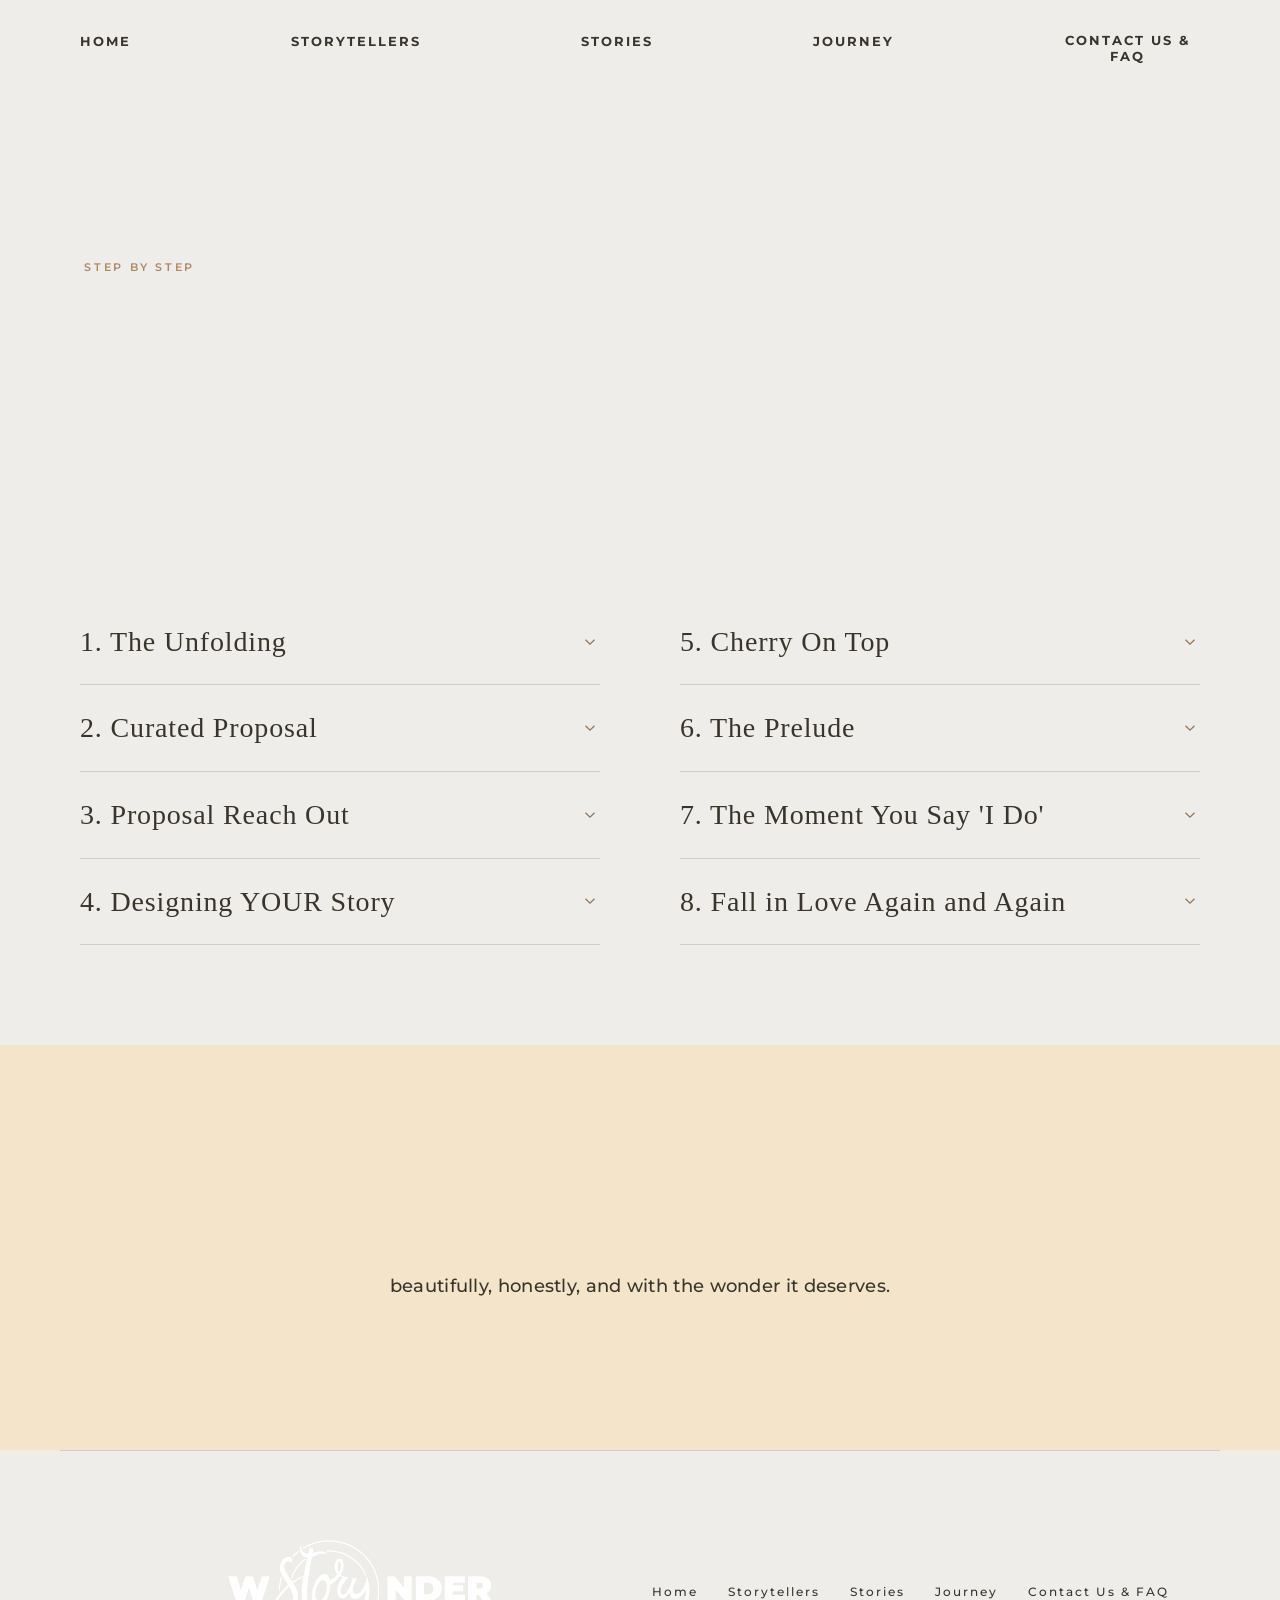
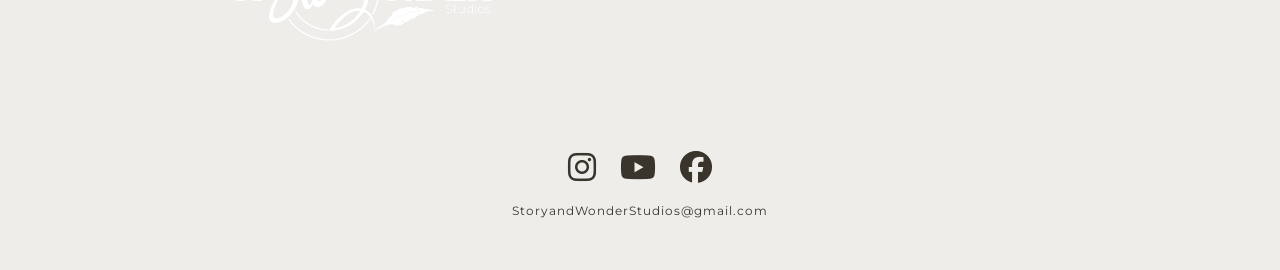
==== src/pages/JourneyPage.html @ 897f40b3 "feat: add JourneyPage.html with accordion process section - Add JourneyPage.html with two-column acc" ====
<!-- JourneyPage.html -->
<!DOCTYPE html>
<html lang="en">
<head>
    <meta charset="UTF-8">
    <meta name="viewport" content="width=device-width, initial-scale=1.0">
    <link rel="preconnect" href="https://fonts.googleapis.com">
    <link rel="preconnect" href="https://fonts.gstatic.com" crossorigin>
    <link href="https://fonts.googleapis.com/css2?family=Montserrat:ital,wght@0,100..900;1,100..900&display=swap" rel="stylesheet">
    <link rel="stylesheet" href="https://cdnjs.cloudflare.com/ajax/libs/font-awesome/6.4.0/css/all.min.css">
    <link rel="stylesheet" href="../styles/base.css" />
    <link rel="stylesheet" href="../styles/components.css" />
    <link rel="stylesheet" href="../styles/journey-page.css" />
    <link rel="icon" href="../../assets/images/tab-logo.png" type="image/png" />
    <title>Journey | Trendy Films | Winnipeg Wedding Videographer</title>
</head>
<body>

    <!-- NAV -->
    <header>
        <nav class="site-nav site-nav--light" aria-label="Main site navigation">
            <ul class="site-nav__list">
                <li><a href="../../index.html"       class="nav-link nav-link--light">HOME</a></li>
                <li><a href="StorytellersPage.html"  class="nav-link nav-link--light">STORYTELLERS</a></li>
                <li><a href="StoriesPage.html"       class="nav-link nav-link--light">STORIES</a></li>
                <li><a href="JourneyPage.html"       class="nav-link nav-link--light">JOURNEY</a></li>
                <li><a href="ContactPage.html"       class="nav-link nav-link--light">CONTACT US &amp; FAQ</a></li>
            </ul>
        </nav>
    </header>

    <main>

        <!-- HERO -->
        <section class="journey-hero">
            <p class="journey-hero__eyebrow">Step by step</p>
            <h1 class="journey-hero__title reveal-up">The Journey<br><em>to your Film</em></h1>
        </section>

        <!-- PROCESS ACCORDION -->
        <section class="journey-process">
            <div class="journey-process__grid">

                <!-- LEFT COL -->
                <div class="journey-process__col">

                    <div class="journey-accordion-item">
                        <button class="journey-accordion-trigger" aria-expanded="false">
                            <span class="journey-accordion-title">1. The Unfolding</span>
                            <span class="journey-accordion-icon" aria-hidden="true">
                                <svg viewBox="0 0 24 24" fill="none" stroke="currentColor" stroke-width="1.6" xmlns="http://www.w3.org/2000/svg">
                                    <polyline points="6 9 12 15 18 9"/>
                                </svg>
                            </span>
                        </button>
                        <div class="journey-accordion-panel">
                            <div class="journey-accordion-body">
                                <p>Once you reach out, I'll get back to you as quickly as possible so we can arrange a time to meet—either in person or via Zoom. This is a chance for us to connect, share your vision, and see if we're the perfect match for your special day. No sales pitch, just an authentic conversation about your special day.</p>
                            </div>
                        </div>
                    </div>

                    <div class="journey-accordion-item">
                        <button class="journey-accordion-trigger" aria-expanded="false">
                            <span class="journey-accordion-title">2. Curated Proposal</span>
                            <span class="journey-accordion-icon" aria-hidden="true">
                                <svg viewBox="0 0 24 24" fill="none" stroke="currentColor" stroke-width="1.6" xmlns="http://www.w3.org/2000/svg">
                                    <polyline points="6 9 12 15 18 9"/>
                                </svg>
                            </span>
                        </button>
                        <div class="journey-accordion-panel">
                            <div class="journey-accordion-body">
                                <p>Following our conversation, I'll craft a custom proposal designed with only one purpose—to create the most memorable experience for you, shaped by the vision you've shared with me. After all, no two love stories are alike, and neither should the proposal be.</p>
                            </div>
                        </div>
                    </div>

                    <div class="journey-accordion-item">
                        <button class="journey-accordion-trigger" aria-expanded="false">
                            <span class="journey-accordion-title">3. Proposal Reach Out</span>
                            <span class="journey-accordion-icon" aria-hidden="true">
                                <svg viewBox="0 0 24 24" fill="none" stroke="currentColor" stroke-width="1.6" xmlns="http://www.w3.org/2000/svg">
                                    <polyline points="6 9 12 15 18 9"/>
                                </svg>
                            </span>
                        </button>
                        <div class="journey-accordion-panel">
                            <div class="journey-accordion-body">
                                <p>This is a wonderful moment for us to walk through the proposal together, where you can ask any questions you may have. My goal is to ensure everything feels clear and that you're thrilled to have me by your side on this beautiful journey.</p>
                                <p>When you're ready to move forward, I'll ask for a retainer and a signed contract to secure your date. I'll also be happy to create a payment plan that works best for you, with the only request being that the balance is cleared one month before your wedding day.</p>
                            </div>
                        </div>
                    </div>

                    <div class="journey-accordion-item">
                        <button class="journey-accordion-trigger" aria-expanded="false">
                            <span class="journey-accordion-title">4. Designing YOUR Story</span>
                            <span class="journey-accordion-icon" aria-hidden="true">
                                <svg viewBox="0 0 24 24" fill="none" stroke="currentColor" stroke-width="1.6" xmlns="http://www.w3.org/2000/svg">
                                    <polyline points="6 9 12 15 18 9"/>
                                </svg>
                            </span>
                        </button>
                        <div class="journey-accordion-panel">
                            <div class="journey-accordion-body">
                                <p>When you choose to work with me, I'm more than just another vendor. I'm here to offer my expertise and support to help you plan a seamless and unforgettable day. Whether you need vendor recommendations, timeline advice, or just someone to bounce ideas with, I'm always available by text or phone call. You'll never have to navigate this process alone.</p>
                            </div>
                        </div>
                    </div>

                </div><!-- /left col -->

                <!-- RIGHT COL -->
                <div class="journey-process__col">

                    <div class="journey-accordion-item">
                        <button class="journey-accordion-trigger" aria-expanded="false">
                            <span class="journey-accordion-title">5. Cherry On Top</span>
                            <span class="journey-accordion-icon" aria-hidden="true">
                                <svg viewBox="0 0 24 24" fill="none" stroke="currentColor" stroke-width="1.6" xmlns="http://www.w3.org/2000/svg">
                                    <polyline points="6 9 12 15 18 9"/>
                                </svg>
                            </span>
                        </button>
                        <div class="journey-accordion-panel">
                            <div class="journey-accordion-body">
                                <p>If you choose our package that includes Pre-Wedding or Concept Films, we'll set aside a full day to create a Story film—cinematic, personal, and uniquely yours. This isn't your typical engagement session with posed smiles and perfect angles. Instead, I want to capture you and your partner simply being yourselves—doing something you love, in a place that feels like home. Whether shared as a teaser or played at your reception, this film becomes a sweet prelude to your wedding day—a poetic glimpse into the love that led you here.</p>
                            </div>
                        </div>
                    </div>

                    <div class="journey-accordion-item">
                        <button class="journey-accordion-trigger" aria-expanded="false">
                            <span class="journey-accordion-title">6. The Prelude</span>
                            <span class="journey-accordion-icon" aria-hidden="true">
                                <svg viewBox="0 0 24 24" fill="none" stroke="currentColor" stroke-width="1.6" xmlns="http://www.w3.org/2000/svg">
                                    <polyline points="6 9 12 15 18 9"/>
                                </svg>
                            </span>
                        </button>
                        <div class="journey-accordion-panel">
                            <div class="journey-accordion-body">
                                <p>I do my best to attend your ceremony rehearsal, because being fully present and prepared for one of the most meaningful moments of your lives truly matters to me. It's all part of the care and attention I bring to your experience.</p>
                                <p>While I'm there, I also take the opportunity to capture the quiet beauty in the details—your rings, your vows, the little things that carry so much heart. These intimate touches help complete the story of your day, woven together with love and intention.</p>
                            </div>
                        </div>
                    </div>

                    <div class="journey-accordion-item">
                        <button class="journey-accordion-trigger" aria-expanded="false">
                            <span class="journey-accordion-title">7. The Moment You Say 'I Do'</span>
                            <span class="journey-accordion-icon" aria-hidden="true">
                                <svg viewBox="0 0 24 24" fill="none" stroke="currentColor" stroke-width="1.6" xmlns="http://www.w3.org/2000/svg">
                                    <polyline points="6 9 12 15 18 9"/>
                                </svg>
                            </span>
                        </button>
                        <div class="journey-accordion-panel">
                            <div class="journey-accordion-body">
                                <p>After months of dreaming and planning, the day you've been waiting for is finally here. Now it's your time to take it all in, be present with the ones you love, and let everything else fall into place. This day only happens once—and I'll be right by your side through it all. From the big, emotional moments to the quiet ones you might miss, I'll be there to gently preserve every detail, so you can relive the magic for years to come.</p>
                            </div>
                        </div>
                    </div>

                    <div class="journey-accordion-item">
                        <button class="journey-accordion-trigger" aria-expanded="false">
                            <span class="journey-accordion-title">8. Fall in Love Again and Again</span>
                            <span class="journey-accordion-icon" aria-hidden="true">
                                <svg viewBox="0 0 24 24" fill="none" stroke="currentColor" stroke-width="1.6" xmlns="http://www.w3.org/2000/svg">
                                    <polyline points="6 9 12 15 18 9"/>
                                </svg>
                            </span>
                        </button>
                        <div class="journey-accordion-panel">
                            <div class="journey-accordion-body">
                                <p>Once your wedding day has passed and the confetti has settled, my work truly begins. I'll carefully craft a film that not only brings you back to every feeling, glance, and laugh—but becomes a timeless keepsake for generations to come.</p>
                                <p>When your film is ready, you'll have something you can return to—again and again—to relive the timeless moments, feel the love, and fall for each other all over again. My turnaround time is typically 3 to 6 months, ensuring every detail is artfully and intentionally woven together.</p>
                            </div>
                        </div>
                    </div>

                </div><!-- /right col -->

            </div>
        </section>

        <!-- CLOSING QUOTE (matches sec4 pattern from homepage) -->
        <section class="journey-closing">
            <div class="journey-closing__content">
                <p class="journey-closing__text reveal-up">Every great love story deserves to be told—</p>
                <p class="journey-closing__text">
                    <span>beautifully, honestly, and with the wonder it deserves.</span>
                </p>
            </div>
        </section>

    </main>

    <!-- FOOTER (mirrors homepage footer) -->
    <footer class="site-footer site-footer--light">
        <div>
            <div id="footer-section">
                <div class="site-footer_top">
                    <img src="../../assets/images/logo.png" class="site-footer_logo" alt="Story and Wonder Studios Logo" />
                    <nav aria-label="Footer navigation">
                        <ul class="site-footer_nav-list">
                            <li><a href="../../index.html"      class="footer-link footer-link--light">Home</a></li>
                            <li><a href="StorytellersPage.html" class="footer-link footer-link--light">Storytellers</a></li>
                            <li><a href="StoriesPage.html"      class="footer-link footer-link--light">Stories</a></li>
                            <li><a href="JourneyPage.html"      class="footer-link footer-link--light">Journey</a></li>
                            <li><a href="ContactPage.html"      class="footer-link footer-link--light">Contact Us &amp; FAQ</a></li>
                        </ul>
                    </nav>
                </div>
            </div>
            <div>
                <div class="site-footer_socials site-footer_socials--light">
                    <a href="https://www.instagram.com/storyandwonderstudios/" target="_blank" aria-label="Instagram">
                        <i class="fab fa-instagram fa-2x"></i>
                    </a>
                    <a href="https://www.youtube.com/@StoryAndWonderStudios" target="_blank" aria-label="YouTube">
                        <i class="fab fa-youtube fa-2x"></i>
                    </a>
                    <a href="https://www.facebook.com/storyandwonderstudios" target="_blank" aria-label="Facebook">
                        <i class="fab fa-facebook fa-2x"></i>
                    </a>
                </div>
                <p class="site-footer_contact">StoryandWonderStudios@gmail.com</p>
            </div>
        </div>
    </footer>

    <script src="../scripts/journey-page.js"></script>
</body>
</html>
---- src/styles/base.css ----
/* base.css - design tokens, resets, utilities */

/* Custom Fonts */
@font-face {
    font-family: 'Brittany Signature';
    src: url('assets/BrittanySignatureRegular.woff2') format('woff2'),
         url('assets/BrittanySignatureRegular.woff') format('woff');
    font-weight: normal;
    font-style: normal;
    font-display: swap;
}

@font-face {
    font-family: 'APOLLO';
    src: url('assets/APOLLO-Regular.woff2') format('woff2'),
         url('assets/APOLLO-Regular.woff') format('woff');
    font-weight: normal;
    font-style: normal;
    font-display: swap;
}

/* Design Tokens */
:root {
    /* Colors */
    --color-dark-brown:   #311e0f;
    --color-mid-brown:    #39352c;
    --color-light-brown:  #6B5335;
    --color-accent-brown: #957252;
    --color-accent-gold:  #ad8864;
    --color-olive:        #525032;
    --color-olive-light:  #838562;
    --color-teal:         #86b4b1;
    --color-cream:        #efedea;
    --color-warm-white:   #f9f7f4;
    --color-peach:        #f4e4c9;
    --color-white:        #ffffff;
    --color-error:        red;
    --color-divider:      #cfcdcd;

    /* Typography */
    --font-display:    'APOLLO', serif;
    --font-script:     'Brittany Signature', cursive;
    --font-body:       'Montserrat', sans-serif;

    /* Spacing */
    --nav-height: 72px;

    /* Transitions */
    --transition-fast:   0.25s ease;
    --transition-mid:    0.3s ease;
    --transition-slow:   0.6s ease;

    /* Reveal animation */
    --reveal-opacity-duration:  2.5s;
    --reveal-transform-timing:  3.2s cubic-bezier(.16,1,.3,1);
}

/* Reset */
*,
*::before,
*::after {
    box-sizing: border-box;
}

html {
    scroll-behavior: smooth;
}

body {
    margin: 0;
    padding: 0;
    min-height: 100%;
    overflow-x: hidden;
}

main {
    display: block;
}

/* Scroll-reveal utility */
.reveal-up {
    display: block;
    opacity: 0;
    transform: translateY(60px);
    transition:
        opacity  var(--reveal-opacity-duration) ease-out,
        transform var(--reveal-transform-timing);
}

.reveal-up.is-visible {
    opacity: 1;
    transform: translateY(0);
}

/* Scale utility */
.scale-y {
    display: inline-block;
    transform: scaleY(1.2);
}
---- src/styles/components.css ----
/* components.css - Reusable UI components shared between index.html and ServicePage.html */

/* NAV (shared base) */
.site-nav {
    padding: 2em 0;
    width: 100%;
    position: fixed;
    top: 0;
    left: 0;
    z-index: 999;
}

.site-nav.nav-hidden {
    opacity: 0;
    pointer-events: none;
    transform: translateY(-20px);
    transition: opacity 0.35s ease, transform 0.35s ease;
}

/* Dark variant - homepage */
.site-nav--dark {
    background-color: var(--color-dark-brown);
}

/* Light variant - inner pages */
.site-nav--light {
    background-color: var(--color-cream);
    position: static;
}

.site-nav__list {
    display: flex;
    justify-content: center;
    list-style: none;
    margin: 0;
    padding: 0;
}

.site-nav__list li {
    margin: 0 5em;
}

/* NAV LINK (shared base) */
.nav-link {
    position: relative;
    display: inline-block;
    font-family: var(--font-body);
    font-size: 13px;
    text-decoration: none;
    padding-bottom: 4px;
    letter-spacing: 2px;
    text-align: center;
}

.nav-link::after {
    content: "";
    position: absolute;
    bottom: -3px;
    left: 50%;
    transform: translateX(-50%);
    width: 0%;
    height: 1px;
    transition: width var(--transition-mid);
}

.nav-link:hover::after {
    width: 110%;
}

/* Dark nav link (white text) */
.nav-link--dark {
    color: var(--color-white);
    font-weight: 400;
}
.nav-link--dark::after {
    background-color: var(--color-white);
}

/* Light nav link (brown text + gold underline) */
.nav-link--light {
    color: var(--color-mid-brown);
    font-weight: 700;
}
.nav-link--light::after {
    height: 2px;
    background-color: var(--color-accent-gold);
}

/* FOOTER (shared base) */
.site-footer {
    padding: 0 20px 40px 20px;
    text-align: center;
}

.site-footer--dark {
    background-color: var(--color-dark-brown);
}

.site-footer--light {
    background-color: var(--color-cream);
    position: relative;
}

.site-footer--light::before {
    content: '';
    position: absolute;
    top: 0;
    left: 60px;
    right: 60px;
    height: 1px;
    background-color: var(--color-divider);
}

.site-footer_top {
    display: flex;
    justify-content: center;
    align-items: center;
    gap: 40px;
    flex-wrap: wrap;
}

.site-footer_logo {
    width: 500px;
    max-width: 100%;
}

.site-footer_nav-list {
    list-style: none;
    display: flex;
    gap: 30px;
    padding: 0;
    margin: 20px 0;
}

/* Footer nav link */
.footer-link {
    position: relative;
    font-family: var(--font-body);
    font-size: 12px;
    padding: 4px 0;
    text-decoration: none;
    letter-spacing: 2px;
    transition: color var(--transition-mid);
}

.footer-link::after {
    content: "";
    position: absolute;
    bottom: -3px;
    left: 50%;
    transform: translateX(-50%);
    width: 0%;
    height: 1px;
    transition: width var(--transition-mid);
}

.footer-link:hover::after {
    width: 110%;
}

/* Dark footer link (white) */
.footer-link--dark {
    color: var(--color-white);
    font-weight: 300;
    font-size: 13px;
}
.footer-link--dark::after {
    background-color: var(--color-white);
}

/* Light footer link (brown + gold hover) */
.footer-link--light {
    color: var(--color-mid-brown);
    font-weight: 500;
}
.footer-link--light::after {
    background-color: var(--color-accent-brown);
}
.footer-link--light:hover {
    color: var(--color-accent-brown);
}

.site-footer_socials {
    margin: 20px 0;
}

.site-footer_socials a {
    margin: 0 10px;
    transition: color var(--transition-mid);
    text-decoration: none;
}

.site-footer_socials--dark a {
    color: var(--color-white);
}
.site-footer_socials--dark a:hover {
    color: #d1ae8d;
}

.site-footer_socials--light a {
    color: var(--color-mid-brown);
}
.site-footer_socials--light a:hover {
    color: var(--color-accent-brown);
}

.site-footer_contact {
    font-family: var(--font-body);
    font-size: 13px;
    letter-spacing: 1px;
    margin-top: 10px;
}

.site-footer--dark  .site-footer_contact { color: var(--color-white); }
.site-footer--light .site-footer_contact { color: var(--color-mid-brown); font-size: 12px; }

/* BUTTON (shared base) */
.btn {
    position: relative;
    display: inline-block;
    font-family: var(--font-body);
    font-weight: 700;
    text-decoration: none;
    overflow: hidden;
    z-index: 1;
    cursor: pointer;
    border: none;
    transition: color var(--transition-fast);
}

.btn::before {
    content: "";
    position: absolute;
    top: 0;
    right: 0;
    width: 0;
    height: 100%;
    transition: width var(--transition-slow), right var(--transition-slow);
    z-index: -1;
}

.btn:hover::before {
    width: 100%;
    left: 0;
    right: auto;
}

/* Cream button (dark text → olive on hover) */
.btn--cream {
    padding: 17px 50px;
    font-size: 14px;
    color: var(--color-mid-brown);
    background-color: #f1efef;
}
.btn--cream::before      { background-color: var(--color-olive); }
.btn--cream:hover        { color: var(--color-cream); }

/* Compact cream (service/form pages) */
.btn--cream-sm {
    padding: 17px 30px;
    font-size: 14px;
    color: var(--color-mid-brown);
    background-color: #f1efef;
}
.btn--cream-sm::before   { background-color: var(--color-teal); }
.btn--cream-sm:hover     { color: var(--color-cream); }

/* Form submit */
.btn--form {
    padding: 10px 25px;
    font-size: 12px;
    color: var(--color-mid-brown);
    background-color: #f1efef;
    margin-top: 40px;
}
.btn--form::before       { background-color: var(--color-teal); }
.btn--form:hover::before { left: 0; right: auto; }

/* Cancel button */
.btn--cancel {
    padding: 10px 25px;
    font-size: 12px;
    color: var(--color-mid-brown);
    background-color: #f1efef;
}
.btn--cancel::before     { background-color: #fb8d8d; }

/* Olive CTA (sec3) */
.btn--olive {
    padding: 14px 34px;
    font-size: 14px;
    font-weight: 700;
    letter-spacing: 1.5px;
    text-transform: uppercase;
    color: var(--color-cream);
    background-color: var(--color-olive);
    margin-top: 16px;
}
.btn--olive::before  { background-color: var(--color-olive-light); }
.btn--olive:hover    { color: var(--color-cream); }
.btn--olive:active   { color: var(--color-mid-brown); }

/* ACCORDION */
.accordion-item {
    margin-bottom: 20px;
    width: 100%;
    max-width: 900px;
    margin-left: auto;
    margin-right: auto;
}

.accordion-header {
    font-family: var(--font-body);
    font-size: 1.2rem;
    padding: 16px;
    background-color: var(--color-mid-brown);
    color: var(--color-white);
    letter-spacing: 3px;
    cursor: pointer;
    transition: background-color var(--transition-mid);
    position: relative;
    width: 100%;
}

.accordion-header:hover {
    background-color: #2c2922;
}

.accordion-header::after {
    content: "+";
    position: absolute;
    right: 20px;
}

.accordion-item.open .accordion-header::after {
    content: "-";
}

.accordion-item.open .accordion-header {
    font-weight: 700;
    background-color: #2e2a22;
}

.accordion-content {
    max-height: 0;
    overflow: hidden;
    opacity: 0;
    transition: max-height 0.4s ease, opacity 0.4s ease;
    background-color: var(--color-mid-brown);
    color: var(--color-white);
    font-family: var(--font-body);
    font-weight: 300;
    font-size: 1rem;
    letter-spacing: 1px;
    line-height: 1.6;
    padding: 0 16px;
    width: 100%;
}

.accordion-item.open .accordion-content {
    max-height: 800px;
    opacity: 1;
    padding: 16px;
}

/* SHARED MEDIA QUERIES */
@media (max-width: 700px) {
    html, body {
        overflow-x: hidden;
    }

    .site-nav__list {
        flex-direction: column;
        gap: 1em;
        align-items: center;
    }

    .site-nav__list li {
        margin: 0;
        display: flex;
        justify-content: center;
    }

    .site-footer_top {
        flex-direction: column;
        gap: 20px;
    }

    .site-footer_logo {
        width: 80%;
    }

    .site-footer_nav-list {
        flex-direction: column;
        gap: 10px;
        align-items: center;
    }

    .accordion-item {
        width: 100%;
        max-width: 100%;
        padding: 0;
        margin-bottom: 10px;
    }

    .accordion-header {
        font-size: 0.95rem;
        padding: 10px;
    }

    .accordion-content {
        font-size: 0.85rem;
        padding-left: 10px;
        padding-right: 10px;
    }

    .btn--cream-sm {
        font-size: 12px;
        width: 100%;
        max-width: 260px;
    }

    .site-footer--light::before {
        left: 10px;
        right: 10px;
    }
}
---- src/styles/journey-page.css ----
/* ── journey-page.css ─────────────────────────────────────────────────────── */

/* journey-page.css — depends on base.css and components.css */

/* ── HERO ─────────────────────────────────────────────────────────────────── */
.journey-hero {
    background-color: var(--color-cream);
    padding: 160px 80px 80px;           /* top clears fixed nav */
}

.journey-hero__eyebrow {
    font-family: var(--font-body);
    font-size: 11px;
    font-weight: 600;
    letter-spacing: 0.25em;
    text-transform: uppercase;
    color: var(--color-accent-gold);
    margin: 0 0 20px 4px;
}

.journey-hero__title {
    font-family: var(--font-display);
    font-size: clamp(52px, 7vw, 90px);
    font-weight: 400;
    line-height: 1.08;
    color: var(--color-dark-brown);
    margin: 0;
}

.journey-hero__title em {
    font-family: var(--font-script);
    font-style: normal;
    font-size: clamp(58px, 8vw, 100px);
    color: var(--color-accent-brown);
}

/* ── PROCESS SECTION ──────────────────────────────────────────────────────── */
.journey-process {
    background-color: var(--color-cream);
    padding: 20px 80px 100px;
}

.journey-process__grid {
    display: grid;
    grid-template-columns: 1fr 1fr;
    column-gap: 80px;
    max-width: 1300px;
}

/* ── ACCORDION ITEM ───────────────────────────────────────────────────────── */
.journey-accordion-item {
    border-bottom: 1px solid var(--color-divider);
}

.journey-accordion-trigger {
    width: 100%;
    background: none;
    border: none;
    cursor: pointer;
    display: flex;
    align-items: center;
    justify-content: space-between;
    gap: 16px;
    padding: 26px 0;
    text-align: left;
}

.journey-accordion-trigger:focus-visible {
    outline: 2px solid var(--color-accent-gold);
    outline-offset: 4px;
    border-radius: 2px;
}

.journey-accordion-title {
    font-family: var(--font-display);
    font-size: clamp(20px, 2.2vw, 28px);
    font-weight: 400;
    color: var(--color-mid-brown);
    letter-spacing: 0.03em;
    line-height: 1.2;
    transition: color var(--transition-mid);
}

/* Arrow icon */
.journey-accordion-icon {
    flex-shrink: 0;
    width: 20px;
    height: 20px;
    color: var(--color-accent-brown);
    transition: transform var(--transition-mid);
    display: flex;
    align-items: center;
    justify-content: center;
}

.journey-accordion-icon svg {
    width: 18px;
    height: 18px;
}

/* Open state */
.journey-accordion-item.is-open .journey-accordion-icon {
    transform: rotate(180deg);
}

.journey-accordion-item.is-open .journey-accordion-title {
    color: var(--color-dark-brown);
}

/* Collapsible panel */
.journey-accordion-panel {
    overflow: hidden;
    max-height: 0;
    transition: max-height 0.42s ease;
}

.journey-accordion-item.is-open .journey-accordion-panel {
    max-height: 600px;
}

.journey-accordion-body {
    padding-bottom: 28px;
}

.journey-accordion-body p {
    font-family: var(--font-body);
    font-size: 14px;
    font-weight: 400;
    line-height: 1.85;
    color: var(--color-mid-brown);
    max-width: 540px;
    margin: 0;
}

.journey-accordion-body p + p {
    margin-top: 14px;
}

/* ── CLOSING QUOTE (matches sec4-quote-section pattern) ───────────────────── */
.journey-closing {
    width: 100%;
    min-height: 45vh;
    background-color: var(--color-peach);
    display: flex;
    align-items: center;
    justify-content: center;
    padding: 80px 40px;
}

.journey-closing__content {
    max-width: 900px;
    text-align: center;
}

.journey-closing__text {
    font-family: var(--font-display);
    font-size: clamp(1.8rem, 3.5vw, 2.8rem);
    line-height: 1.4;
    color: var(--color-dark-brown);
    margin: 0;
}

.journey-closing__text span {
    display: block;
    margin-top: 14px;
    font-family: var(--font-body);
    font-size: clamp(0.9rem, 1.8vw, 1.1rem);
    font-weight: 500;
    letter-spacing: 0.3px;
    color: var(--color-mid-brown);
}

/* ── RESPONSIVE ───────────────────────────────────────────────────────────── */
@media (max-width: 900px) {
    .journey-hero {
        padding: 140px 32px 60px;
    }

    .journey-process {
        padding: 16px 32px 60px;
    }

    .journey-process__grid {
        grid-template-columns: 1fr;
        column-gap: 0;
    }
}

@media (max-width: 700px) {
    .journey-hero {
        padding: 120px 20px 48px;
    }

    .journey-process {
        padding: 12px 20px 48px;
    }

    .journey-accordion-title {
        font-size: 18px;
    }
}
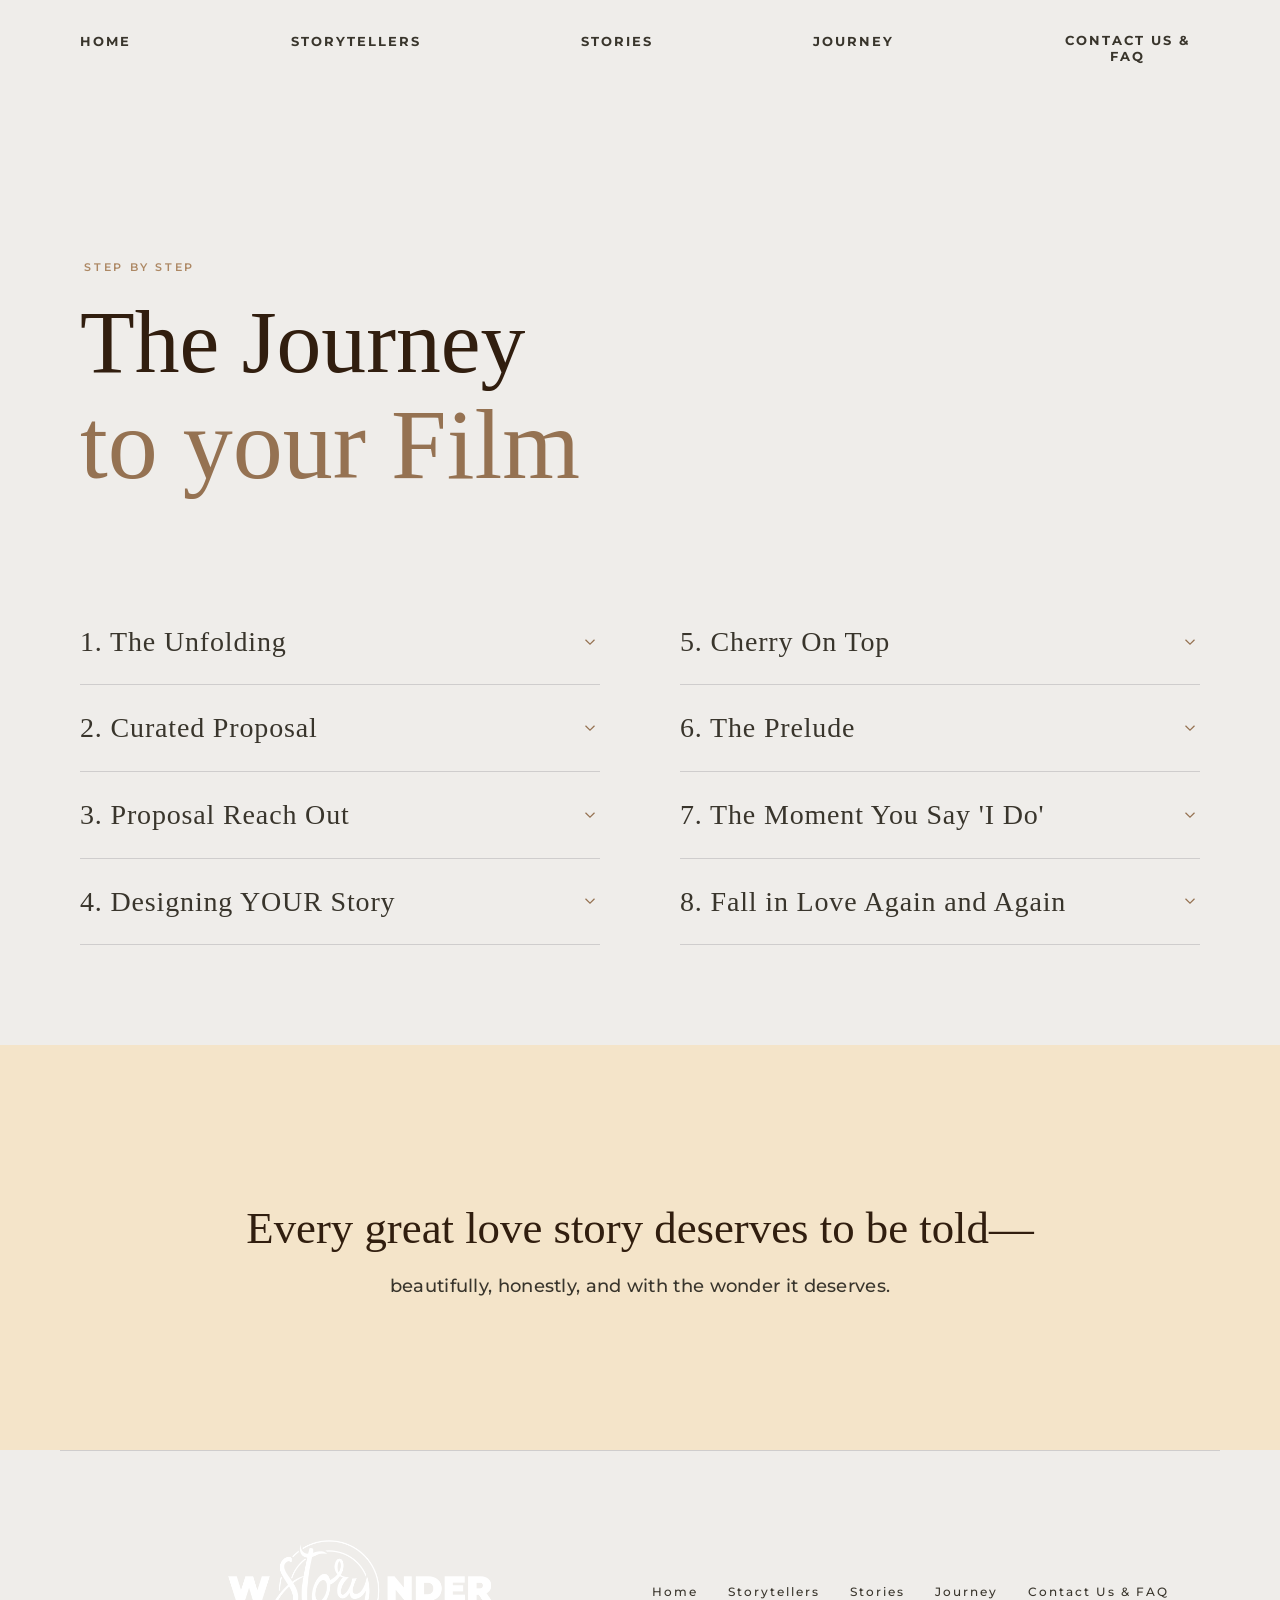
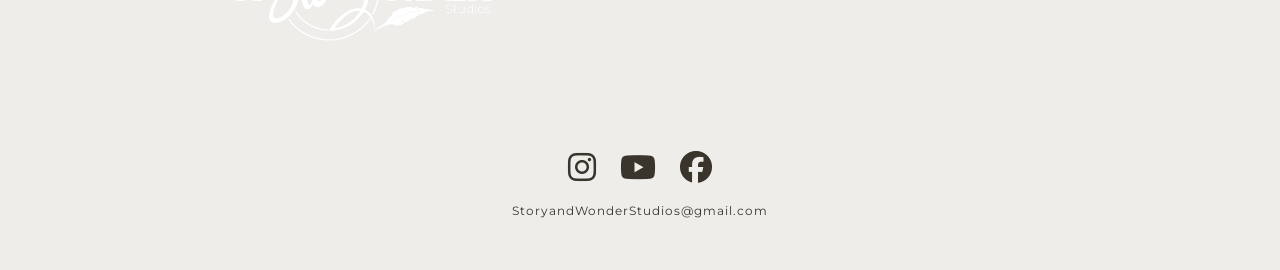
==== commit f92d2c1b: "fix: correct script file name in the script tag" ====
--- a/src/pages/JourneyPage.html
+++ b/src/pages/JourneyPage.html
@@ -231,6 +231,6 @@
         </div>
     </footer>
 
-    <script src="../scripts/journey-page.js"></script>
+    <script src="../scripts/JourneyPage.js"></script>
 </body>
 </html>
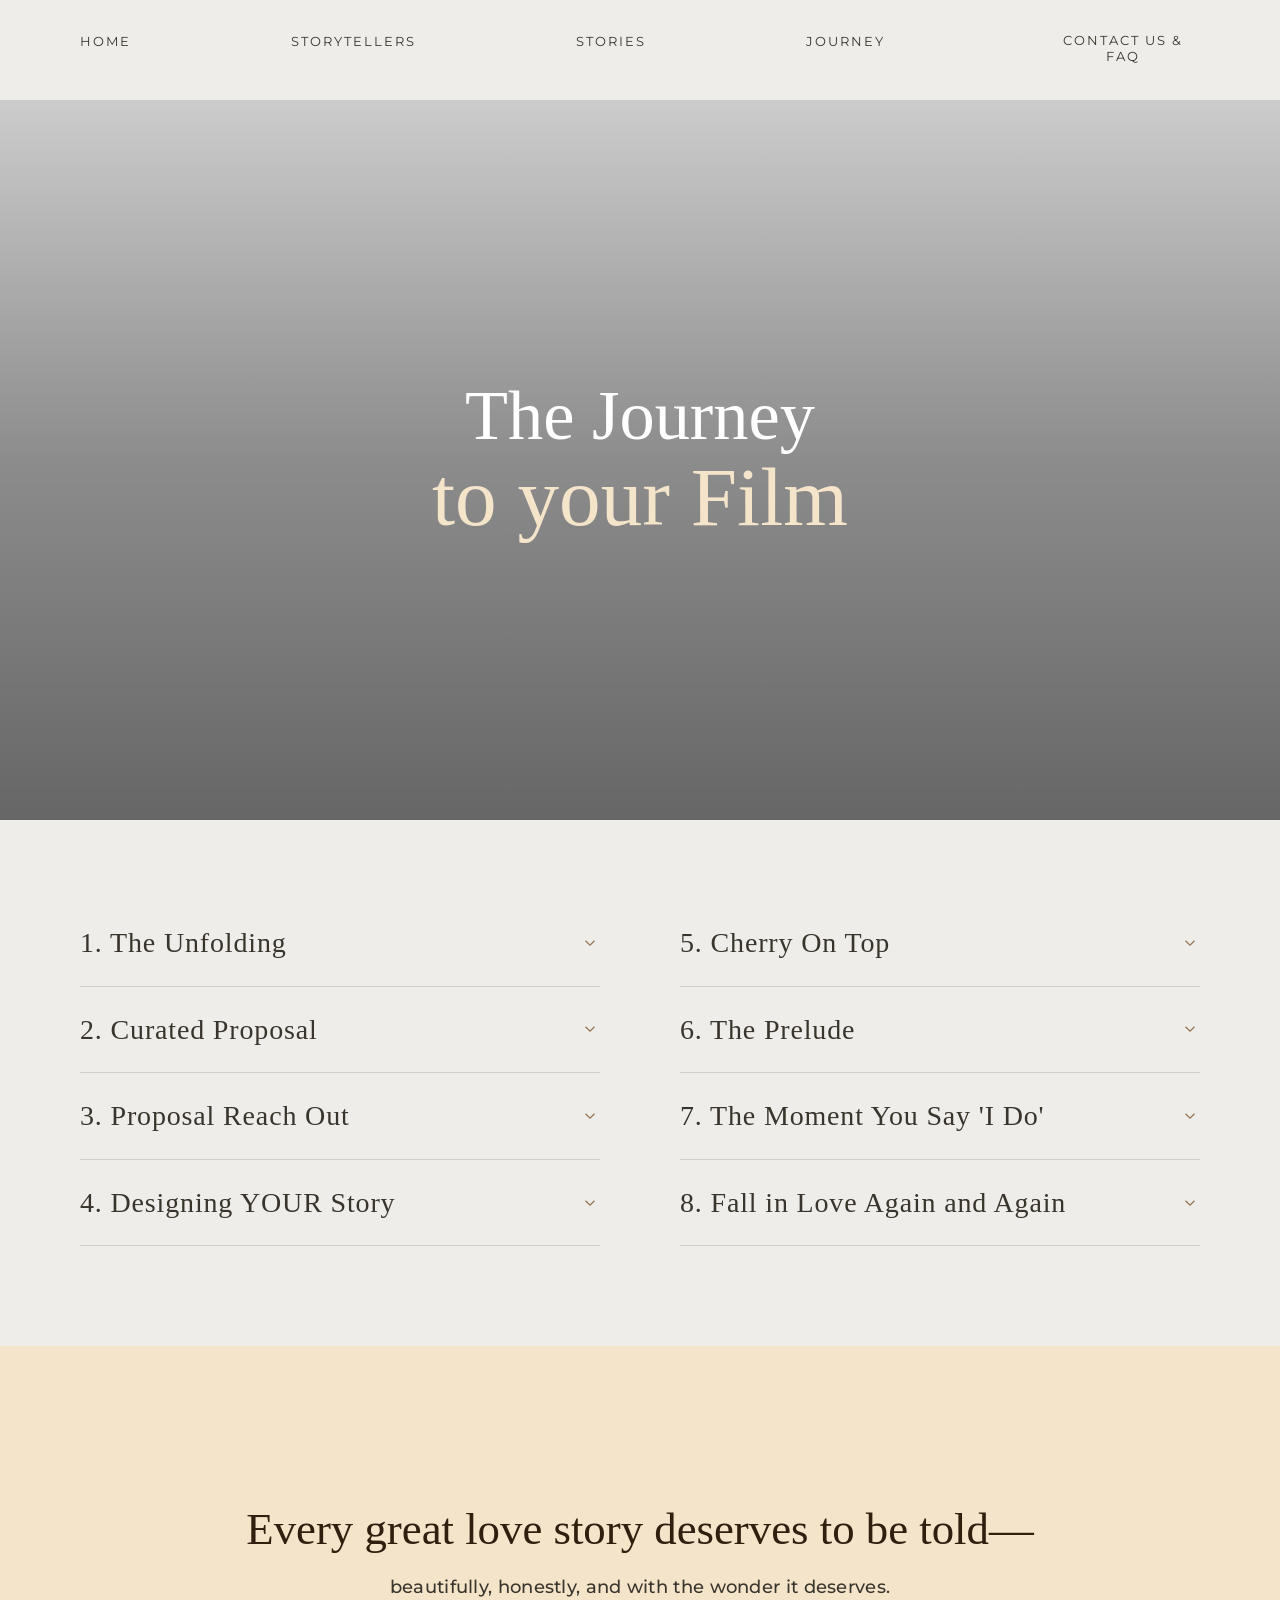
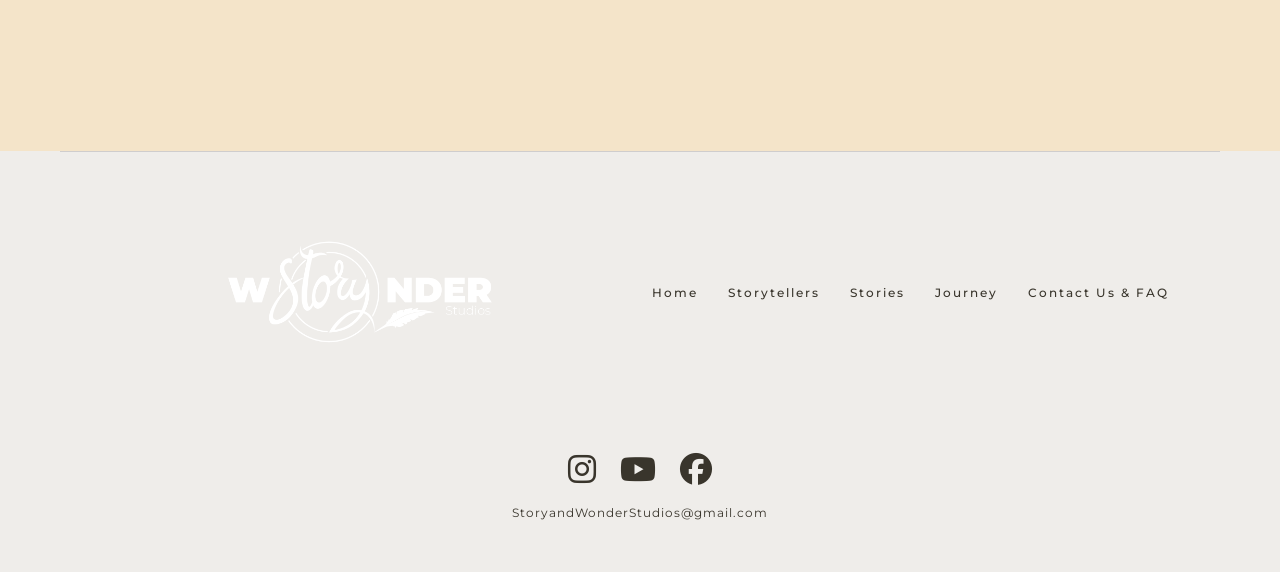
==== commit bec41c7a: "feat(journey): build JourneyPage from scratch with video hero and accordion - Add JourneyPage.html w" ====
--- a/src/pages/JourneyPage.html
+++ b/src/pages/JourneyPage.html
@@ -12,45 +12,53 @@
     <link rel="stylesheet" href="../styles/components.css" />
     <link rel="stylesheet" href="../styles/journey-page.css" />
     <link rel="icon" href="../../assets/images/tab-logo.png" type="image/png" />
-    <title>Journey | Trendy Films | Winnipeg Wedding Videographer</title>
+    <title>Journey | Story and Wonder Studios | Winnipeg Wedding Videographer</title>
 </head>
 <body>
 
     <!-- NAV -->
     <header>
-        <nav class="site-nav site-nav--light" aria-label="Main site navigation">
-            <ul class="site-nav__list">
-                <li><a href="../../index.html"       class="nav-link nav-link--light">HOME</a></li>
-                <li><a href="StorytellersPage.html"  class="nav-link nav-link--light">STORYTELLERS</a></li>
-                <li><a href="StoriesPage.html"       class="nav-link nav-link--light">STORIES</a></li>
-                <li><a href="JourneyPage.html"       class="nav-link nav-link--light">JOURNEY</a></li>
-                <li><a href="ContactPage.html"       class="nav-link nav-link--light">CONTACT US &amp; FAQ</a></li>
+        <nav id="homepage-main-nav" class="site-nav site-nav--light" aria-label="Main site navigation">
+            <ul class="site-nav_list">
+                <li><a href="../../index.html"      class="nav-link nav-link--light">HOME</a></li>
+                <li><a href="StorytellersPage.html" class="nav-link nav-link--light">STORYTELLERS</a></li>
+                <li><a href="StoriesPage.html"      class="nav-link nav-link--light">STORIES</a></li>
+                <li><a href="JourneyPage.html"      class="nav-link nav-link--light">JOURNEY</a></li>
+                <li><a href="ContactPage.html"      class="nav-link nav-link--light">CONTACT US &amp; FAQ</a></li>
             </ul>
         </nav>
     </header>
 
     <main>
 
-        <!-- HERO -->
+        <!-- ── HERO: full-bleed video ── -->
         <section class="journey-hero">
-            <p class="journey-hero__eyebrow">Step by step</p>
-            <h1 class="journey-hero__title reveal-up">The Journey<br><em>to your Film</em></h1>
+            <div class="journey-hero__video-wrap" aria-hidden="true">
+                <video class="journey-hero__video" autoplay loop muted playsinline>
+                    <source src="https://res.cloudinary.com/dr9nm40gf/video/upload/q_auto,f_auto/v1775519626/journey-header_xkoz7u.mp4" type="video/mp4">
+                </video>
+                <div class="journey-hero__overlay"></div>
+            </div>
+
+            <div class="journey-hero__content">
+                <h1 class="journey-hero__title reveal-up">
+                    The Journey<br><em>to your Film</em>
+                </h1>
+            </div>
         </section>
 
-        <!-- PROCESS ACCORDION -->
+        <!-- ── PROCESS ACCORDION ── -->
         <section class="journey-process">
             <div class="journey-process__grid">
 
-                <!-- LEFT COL -->
+                <!-- LEFT COLUMN: steps 1–4 -->
                 <div class="journey-process__col">
 
                     <div class="journey-accordion-item">
                         <button class="journey-accordion-trigger" aria-expanded="false">
                             <span class="journey-accordion-title">1. The Unfolding</span>
                             <span class="journey-accordion-icon" aria-hidden="true">
-                                <svg viewBox="0 0 24 24" fill="none" stroke="currentColor" stroke-width="1.6" xmlns="http://www.w3.org/2000/svg">
-                                    <polyline points="6 9 12 15 18 9"/>
-                                </svg>
+                                <svg viewBox="0 0 24 24" fill="none" stroke="currentColor" stroke-width="1.6" xmlns="http://www.w3.org/2000/svg"><polyline points="6 9 12 15 18 9"/></svg>
                             </span>
                         </button>
                         <div class="journey-accordion-panel">
@@ -64,9 +72,7 @@
                         <button class="journey-accordion-trigger" aria-expanded="false">
                             <span class="journey-accordion-title">2. Curated Proposal</span>
                             <span class="journey-accordion-icon" aria-hidden="true">
-                                <svg viewBox="0 0 24 24" fill="none" stroke="currentColor" stroke-width="1.6" xmlns="http://www.w3.org/2000/svg">
-                                    <polyline points="6 9 12 15 18 9"/>
-                                </svg>
+                                <svg viewBox="0 0 24 24" fill="none" stroke="currentColor" stroke-width="1.6" xmlns="http://www.w3.org/2000/svg"><polyline points="6 9 12 15 18 9"/></svg>
                             </span>
                         </button>
                         <div class="journey-accordion-panel">
@@ -80,9 +86,7 @@
                         <button class="journey-accordion-trigger" aria-expanded="false">
                             <span class="journey-accordion-title">3. Proposal Reach Out</span>
                             <span class="journey-accordion-icon" aria-hidden="true">
-                                <svg viewBox="0 0 24 24" fill="none" stroke="currentColor" stroke-width="1.6" xmlns="http://www.w3.org/2000/svg">
-                                    <polyline points="6 9 12 15 18 9"/>
-                                </svg>
+                                <svg viewBox="0 0 24 24" fill="none" stroke="currentColor" stroke-width="1.6" xmlns="http://www.w3.org/2000/svg"><polyline points="6 9 12 15 18 9"/></svg>
                             </span>
                         </button>
                         <div class="journey-accordion-panel">
@@ -97,9 +101,7 @@
                         <button class="journey-accordion-trigger" aria-expanded="false">
                             <span class="journey-accordion-title">4. Designing YOUR Story</span>
                             <span class="journey-accordion-icon" aria-hidden="true">
-                                <svg viewBox="0 0 24 24" fill="none" stroke="currentColor" stroke-width="1.6" xmlns="http://www.w3.org/2000/svg">
-                                    <polyline points="6 9 12 15 18 9"/>
-                                </svg>
+                                <svg viewBox="0 0 24 24" fill="none" stroke="currentColor" stroke-width="1.6" xmlns="http://www.w3.org/2000/svg"><polyline points="6 9 12 15 18 9"/></svg>
                             </span>
                         </button>
                         <div class="journey-accordion-panel">
@@ -111,16 +113,14 @@
 
                 </div><!-- /left col -->
 
-                <!-- RIGHT COL -->
+                <!-- RIGHT COLUMN: steps 5–8 -->
                 <div class="journey-process__col">
 
                     <div class="journey-accordion-item">
                         <button class="journey-accordion-trigger" aria-expanded="false">
                             <span class="journey-accordion-title">5. Cherry On Top</span>
                             <span class="journey-accordion-icon" aria-hidden="true">
-                                <svg viewBox="0 0 24 24" fill="none" stroke="currentColor" stroke-width="1.6" xmlns="http://www.w3.org/2000/svg">
-                                    <polyline points="6 9 12 15 18 9"/>
-                                </svg>
+                                <svg viewBox="0 0 24 24" fill="none" stroke="currentColor" stroke-width="1.6" xmlns="http://www.w3.org/2000/svg"><polyline points="6 9 12 15 18 9"/></svg>
                             </span>
                         </button>
                         <div class="journey-accordion-panel">
@@ -134,9 +134,7 @@
                         <button class="journey-accordion-trigger" aria-expanded="false">
                             <span class="journey-accordion-title">6. The Prelude</span>
                             <span class="journey-accordion-icon" aria-hidden="true">
-                                <svg viewBox="0 0 24 24" fill="none" stroke="currentColor" stroke-width="1.6" xmlns="http://www.w3.org/2000/svg">
-                                    <polyline points="6 9 12 15 18 9"/>
-                                </svg>
+                                <svg viewBox="0 0 24 24" fill="none" stroke="currentColor" stroke-width="1.6" xmlns="http://www.w3.org/2000/svg"><polyline points="6 9 12 15 18 9"/></svg>
                             </span>
                         </button>
                         <div class="journey-accordion-panel">
@@ -151,9 +149,7 @@
                         <button class="journey-accordion-trigger" aria-expanded="false">
                             <span class="journey-accordion-title">7. The Moment You Say 'I Do'</span>
                             <span class="journey-accordion-icon" aria-hidden="true">
-                                <svg viewBox="0 0 24 24" fill="none" stroke="currentColor" stroke-width="1.6" xmlns="http://www.w3.org/2000/svg">
-                                    <polyline points="6 9 12 15 18 9"/>
-                                </svg>
+                                <svg viewBox="0 0 24 24" fill="none" stroke="currentColor" stroke-width="1.6" xmlns="http://www.w3.org/2000/svg"><polyline points="6 9 12 15 18 9"/></svg>
                             </span>
                         </button>
                         <div class="journey-accordion-panel">
@@ -167,9 +163,7 @@
                         <button class="journey-accordion-trigger" aria-expanded="false">
                             <span class="journey-accordion-title">8. Fall in Love Again and Again</span>
                             <span class="journey-accordion-icon" aria-hidden="true">
-                                <svg viewBox="0 0 24 24" fill="none" stroke="currentColor" stroke-width="1.6" xmlns="http://www.w3.org/2000/svg">
-                                    <polyline points="6 9 12 15 18 9"/>
-                                </svg>
+                                <svg viewBox="0 0 24 24" fill="none" stroke="currentColor" stroke-width="1.6" xmlns="http://www.w3.org/2000/svg"><polyline points="6 9 12 15 18 9"/></svg>
                             </span>
                         </button>
                         <div class="journey-accordion-panel">
@@ -182,10 +176,10 @@
 
                 </div><!-- /right col -->
 
-            </div>
+            </div><!-- /grid -->
         </section>
 
-        <!-- CLOSING QUOTE (matches sec4 pattern from homepage) -->
+        <!-- ── CLOSING QUOTE ── -->
         <section class="journey-closing">
             <div class="journey-closing__content">
                 <p class="journey-closing__text reveal-up">Every great love story deserves to be told—</p>
@@ -197,7 +191,7 @@
 
     </main>
 
-    <!-- FOOTER (mirrors homepage footer) -->
+    <!-- FOOTER -->
     <footer class="site-footer site-footer--light">
         <div>
             <div id="footer-section">
--- a/src/styles/components.css
+++ b/src/styles/components.css
@@ -17,7 +17,7 @@
     transition: opacity 0.35s ease, transform 0.35s ease;
 }
 
-/* Dark variant - homepage */
+/* Dark variant */
 .site-nav--dark {
     background-color: var(--color-dark-brown);
 }
@@ -28,7 +28,7 @@
     position: static;
 }
 
-.site-nav__list {
+.site-nav_list {
     display: flex;
     justify-content: center;
     list-style: none;
@@ -36,7 +36,7 @@
     padding: 0;
 }
 
-.site-nav__list li {
+.site-nav_list li {
     margin: 0 5em;
 }
 
@@ -79,7 +79,7 @@
 /* Light nav link (brown text + gold underline) */
 .nav-link--light {
     color: var(--color-mid-brown);
-    font-weight: 700;
+    font-weight: 400;
 }
 .nav-link--light::after {
     height: 2px;
@@ -369,13 +369,13 @@
         overflow-x: hidden;
     }
 
-    .site-nav__list {
+    .site-nav_list {
         flex-direction: column;
         gap: 1em;
         align-items: center;
     }
 
-    .site-nav__list li {
+    .site-nav_list li {
         margin: 0;
         display: flex;
         justify-content: center;
--- a/src/styles/journey-page.css
+++ b/src/styles/journey-page.css
@@ -1,43 +1,76 @@
-/* ── journey-page.css ─────────────────────────────────────────────────────── */
-
 /* journey-page.css — depends on base.css and components.css */
 
 /* ── HERO ─────────────────────────────────────────────────────────────────── */
 .journey-hero {
-    background-color: var(--color-cream);
-    padding: 160px 80px 80px;           /* top clears fixed nav */
-}
-
-.journey-hero__eyebrow {
-    font-family: var(--font-body);
-    font-size: 11px;
-    font-weight: 600;
-    letter-spacing: 0.25em;
-    text-transform: uppercase;
-    color: var(--color-accent-gold);
-    margin: 0 0 20px 4px;
+    position: relative;
+    width: 100%;
+    height: 80vh;
+    max-height: 720px;
+    overflow: hidden;
+    display: flex;
+    align-items: center;
+    justify-content: center;
+}
+
+/* Full-bleed video */
+.journey-hero__video-wrap {
+    position: absolute;
+    inset: 0;
+    z-index: 0;
+}
+
+.journey-hero__video {
+    width: 100%;
+    height: 100%;
+    object-fit: cover;
+    display: block;
+}
+
+/* Dark overlay so text reads clearly */
+.journey-hero__overlay {
+    position: absolute;
+    inset: 0;
+    background: linear-gradient(
+        to bottom,
+        rgba(0, 0, 0, 0.20) 0%,
+        rgba(0, 0, 0, 0.45) 50%,
+        rgba(0, 0, 0, 0.60) 100%
+    );
+}
+
+/* Logo + text centred above video */
+.journey-hero__content {
+    position: relative;
+    z-index: 1;
+    text-align: center;
+    padding: 0 24px;
+    display: flex;
+    flex-direction: column;
+    align-items: center;
+    gap: 20px;
 }
 
 .journey-hero__title {
     font-family: var(--font-display);
-    font-size: clamp(52px, 7vw, 90px);
+    font-size: clamp(40px, 5.5vw, 72px);
     font-weight: 400;
     line-height: 1.08;
-    color: var(--color-dark-brown);
+    color: var(--color-white);
     margin: 0;
 }
 
 .journey-hero__title em {
     font-family: var(--font-script);
     font-style: normal;
-    font-size: clamp(58px, 8vw, 100px);
-    color: var(--color-accent-brown);
+    font-size: clamp(48px, 6.5vw, 88px);
+    color: var(--color-peach);
+    display: block;
 }
 
 /* ── PROCESS SECTION ──────────────────────────────────────────────────────── */
 .journey-process {
     background-color: var(--color-cream);
-    padding: 20px 80px 100px;
+    padding: 80px 80px 100px;
 }
 
 .journey-process__grid {
@@ -136,7 +169,7 @@
     margin-top: 14px;
 }
 
-/* ── CLOSING QUOTE (matches sec4-quote-section pattern) ───────────────────── */
+/* ── CLOSING QUOTE ────────────────────────────────────────────────────────── */
 .journey-closing {
     width: 100%;
     min-height: 45vh;
@@ -173,7 +206,8 @@
 /* ── RESPONSIVE ───────────────────────────────────────────────────────────── */
 @media (max-width: 900px) {
     .journey-hero {
-        padding: 140px 32px 60px;
+        height: 65vh;
+        max-height: none;
     }
 
     .journey-process {
@@ -188,7 +222,11 @@
 
 @media (max-width: 700px) {
     .journey-hero {
-        padding: 120px 20px 48px;
+        height: 60vh;
+    }
+
+    .journey-hero__logo {
+        width: 160px;
     }
 
     .journey-process {
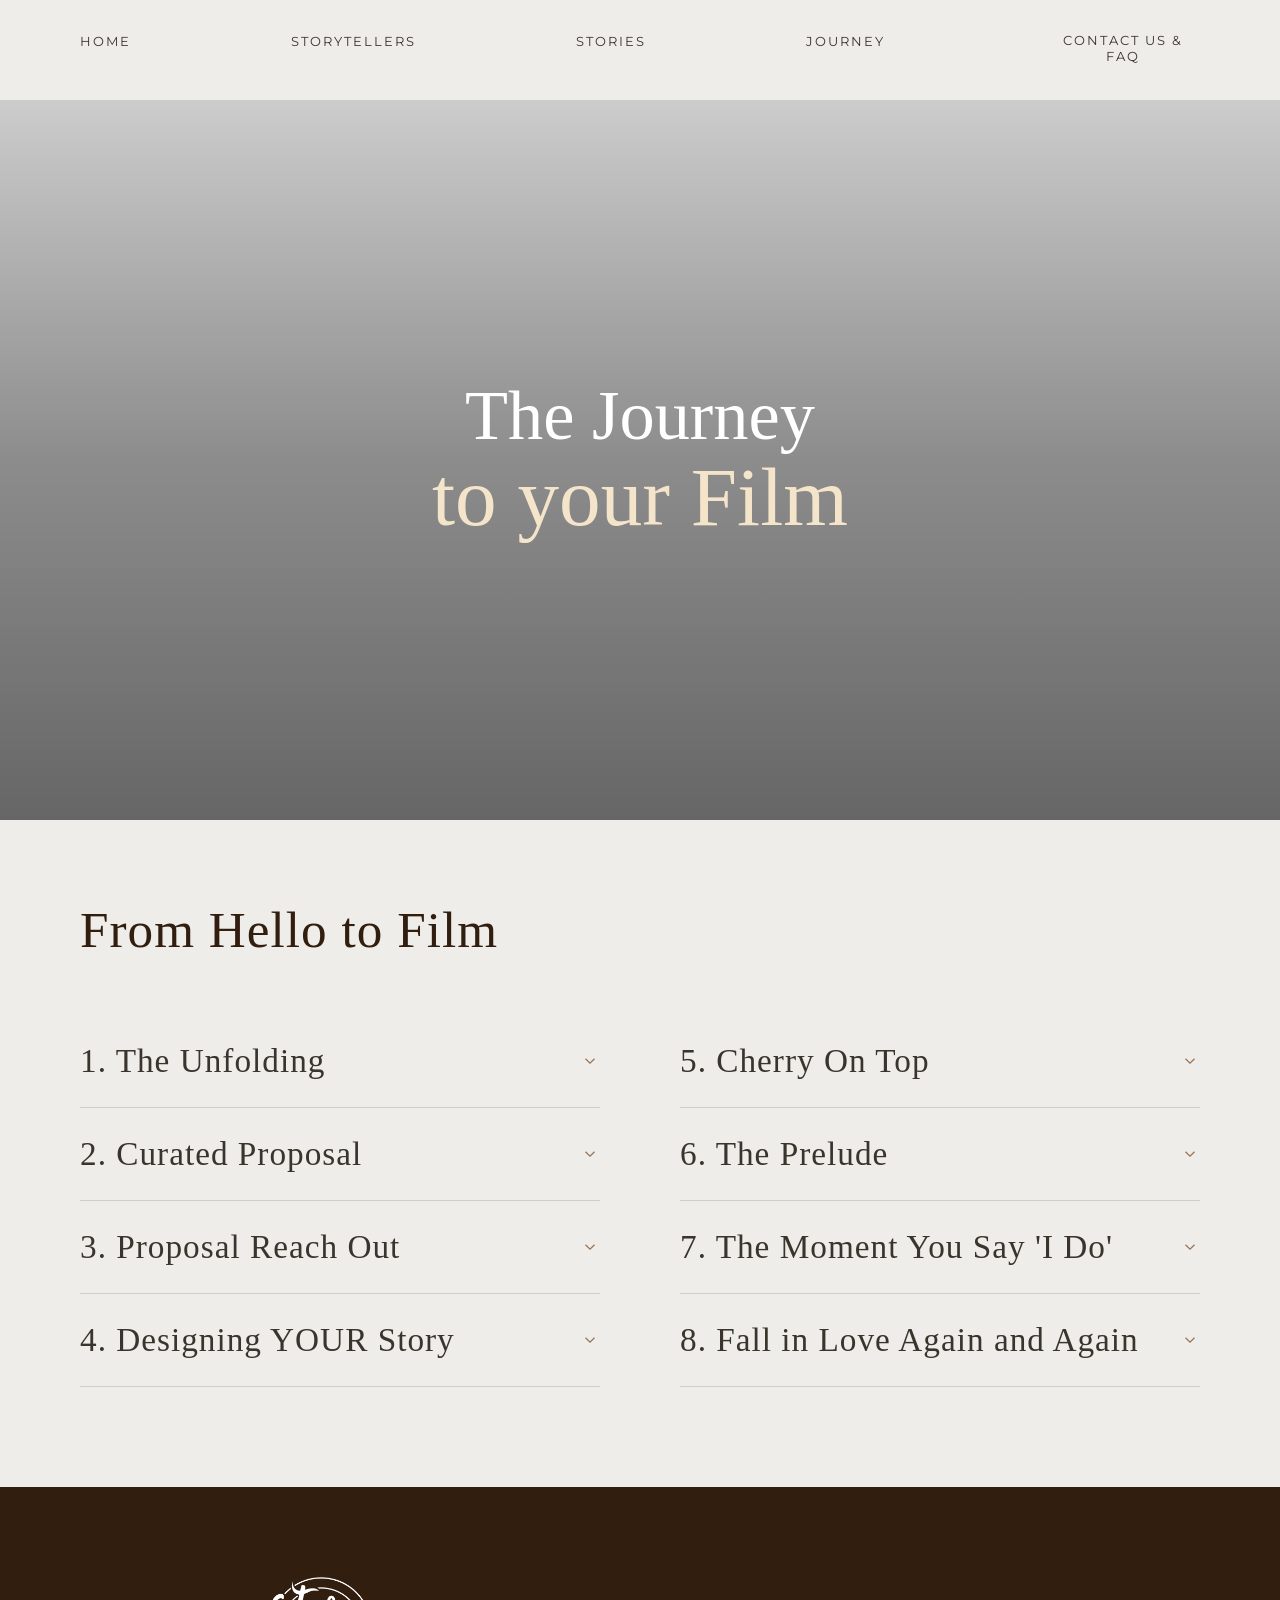
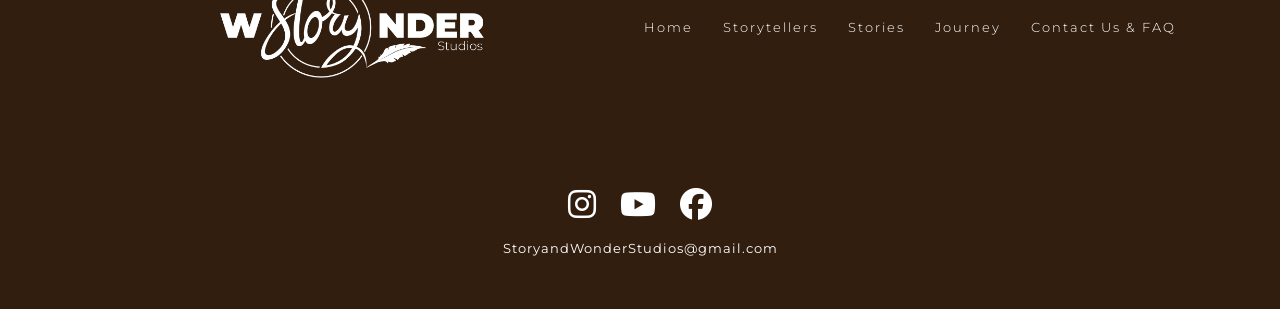
==== commit 1999d1e2: "feat(journey): add "From Hello to Film" heading and increase accordion font sizes and" ====
--- a/src/pages/JourneyPage.html
+++ b/src/pages/JourneyPage.html
@@ -49,6 +49,7 @@
 
         <!-- ── PROCESS ACCORDION ── -->
         <section class="journey-process">
+            <h2 class="journey-process__heading">From Hello to Film</h2>
             <div class="journey-process__grid">
 
                 <!-- LEFT COLUMN: steps 1–4 -->
@@ -179,37 +180,28 @@
             </div><!-- /grid -->
         </section>
 
-        <!-- ── CLOSING QUOTE ── -->
-        <section class="journey-closing">
-            <div class="journey-closing__content">
-                <p class="journey-closing__text reveal-up">Every great love story deserves to be told—</p>
-                <p class="journey-closing__text">
-                    <span>beautifully, honestly, and with the wonder it deserves.</span>
-                </p>
-            </div>
-        </section>
 
     </main>
 
     <!-- FOOTER -->
-    <footer class="site-footer site-footer--light">
+    <footer class="site-footer site-footer--dark">
         <div>
             <div id="footer-section">
                 <div class="site-footer_top">
                     <img src="../../assets/images/logo.png" class="site-footer_logo" alt="Story and Wonder Studios Logo" />
                     <nav aria-label="Footer navigation">
                         <ul class="site-footer_nav-list">
-                            <li><a href="../../index.html"      class="footer-link footer-link--light">Home</a></li>
-                            <li><a href="StorytellersPage.html" class="footer-link footer-link--light">Storytellers</a></li>
-                            <li><a href="StoriesPage.html"      class="footer-link footer-link--light">Stories</a></li>
-                            <li><a href="JourneyPage.html"      class="footer-link footer-link--light">Journey</a></li>
-                            <li><a href="ContactPage.html"      class="footer-link footer-link--light">Contact Us &amp; FAQ</a></li>
+                            <li><a href="../../index.html"      class="footer-link footer-link--dark">Home</a></li>
+                            <li><a href="StorytellersPage.html" class="footer-link footer-link--dark">Storytellers</a></li>
+                            <li><a href="StoriesPage.html"      class="footer-link footer-link--dark">Stories</a></li>
+                            <li><a href="JourneyPage.html"      class="footer-link footer-link--dark">Journey</a></li>
+                            <li><a href="ContactPage.html"      class="footer-link footer-link--dark">Contact Us &amp; FAQ</a></li>
                         </ul>
                     </nav>
                 </div>
             </div>
             <div>
-                <div class="site-footer_socials site-footer_socials--light">
+                <div class="site-footer_socials site-footer_socials--dark">
                     <a href="https://www.instagram.com/storyandwonderstudios/" target="_blank" aria-label="Instagram">
                         <i class="fab fa-instagram fa-2x"></i>
                     </a>
--- a/src/styles/journey-page.css
+++ b/src/styles/journey-page.css
@@ -78,6 +78,18 @@
     grid-template-columns: 1fr 1fr;
     column-gap: 80px;
     max-width: 1300px;
+    margin: 0 auto;
+}
+
+/* ── PROCESS HEADING ──────────────────────────────────────────────────────── */
+.journey-process__heading {
+    max-width: 1300px;
+    margin: 0 auto 56px;
+    font-family: var(--font-display);
+    font-size: clamp(2rem, 4vw, 3.2rem);
+    font-weight: 400;
+    color: var(--color-dark-brown);
+    letter-spacing: 0.02em;
 }
 
 /* ── ACCORDION ITEM ───────────────────────────────────────────────────────── */
@@ -106,7 +118,7 @@
 
 .journey-accordion-title {
     font-family: var(--font-display);
-    font-size: clamp(20px, 2.2vw, 28px);
+    font-size: clamp(24px, 2.6vw, 34px);
     font-weight: 400;
     color: var(--color-mid-brown);
     letter-spacing: 0.03em;
@@ -157,7 +169,7 @@
 
 .journey-accordion-body p {
     font-family: var(--font-body);
-    font-size: 14px;
+    font-size: 16px;
     font-weight: 400;
     line-height: 1.85;
     color: var(--color-mid-brown);
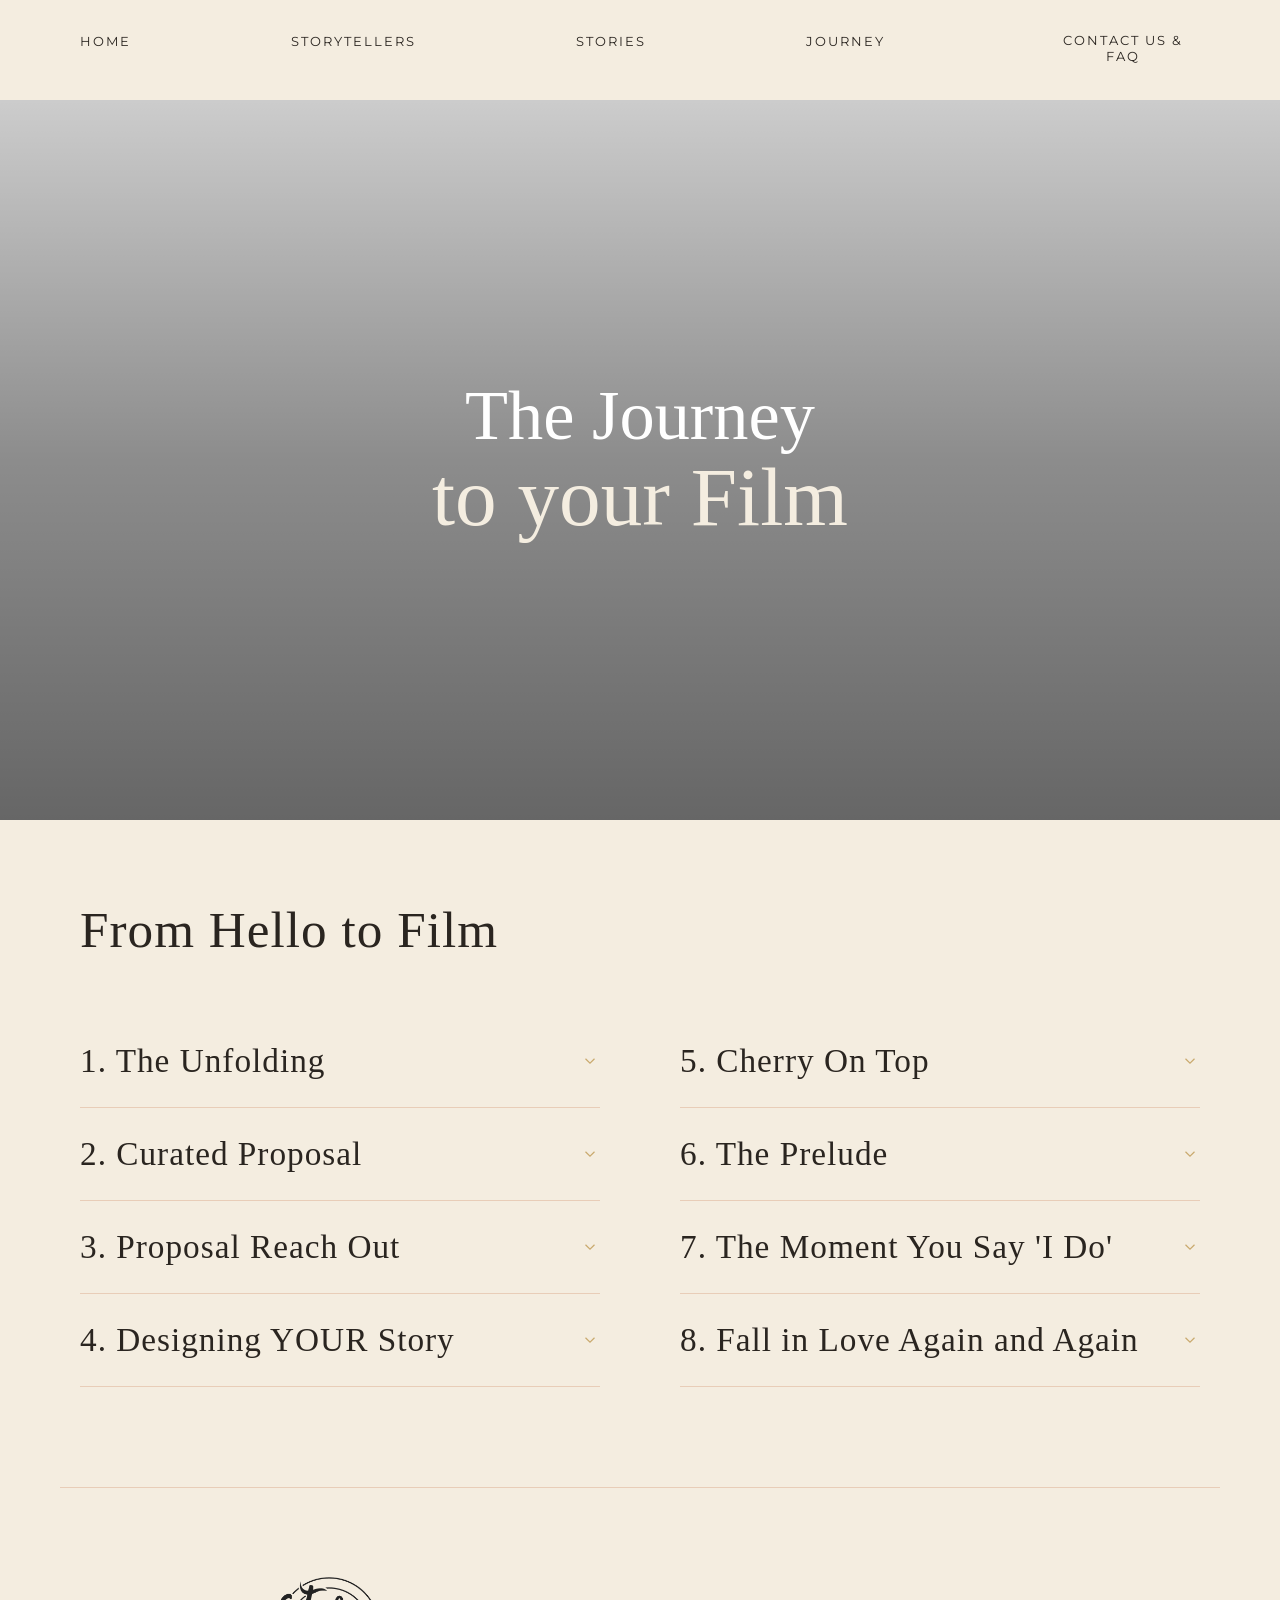
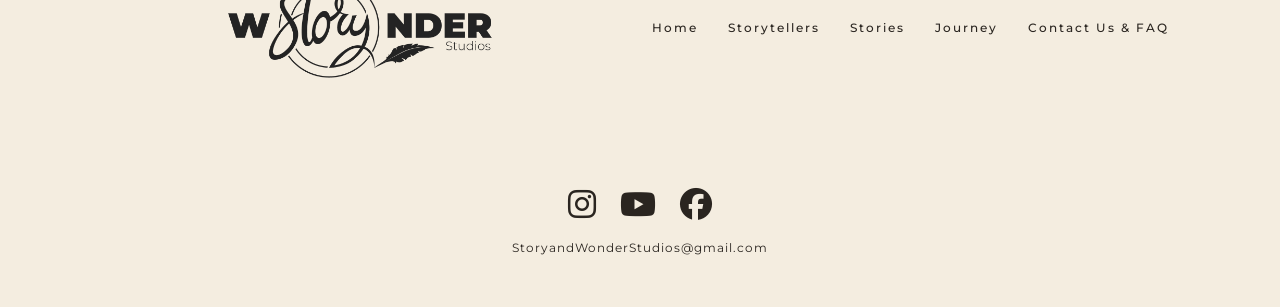
==== commit ea21a790: "refactor(styles): replace color palette and polish JourneyPage - Remap all CSS tokens - Fix all hard" ====
--- a/src/pages/JourneyPage.html
+++ b/src/pages/JourneyPage.html
@@ -184,24 +184,24 @@
     </main>
 
     <!-- FOOTER -->
-    <footer class="site-footer site-footer--dark">
+    <footer class="site-footer site-footer--light">
         <div>
             <div id="footer-section">
                 <div class="site-footer_top">
-                    <img src="../../assets/images/logo.png" class="site-footer_logo" alt="Story and Wonder Studios Logo" />
+                    <img src="../../assets/images/logo-black.png" class="site-footer_logo" alt="Story and Wonder Studios Logo" />
                     <nav aria-label="Footer navigation">
                         <ul class="site-footer_nav-list">
-                            <li><a href="../../index.html"      class="footer-link footer-link--dark">Home</a></li>
-                            <li><a href="StorytellersPage.html" class="footer-link footer-link--dark">Storytellers</a></li>
-                            <li><a href="StoriesPage.html"      class="footer-link footer-link--dark">Stories</a></li>
-                            <li><a href="JourneyPage.html"      class="footer-link footer-link--dark">Journey</a></li>
-                            <li><a href="ContactPage.html"      class="footer-link footer-link--dark">Contact Us &amp; FAQ</a></li>
+                            <li><a href="../../index.html"      class="footer-link footer-link--light">Home</a></li>
+                            <li><a href="StorytellersPage.html" class="footer-link footer-link--light">Storytellers</a></li>
+                            <li><a href="StoriesPage.html"      class="footer-link footer-link--light">Stories</a></li>
+                            <li><a href="JourneyPage.html"      class="footer-link footer-link--light">Journey</a></li>
+                            <li><a href="ContactPage.html"      class="footer-link footer-link--light">Contact Us &amp; FAQ</a></li>
                         </ul>
                     </nav>
                 </div>
             </div>
             <div>
-                <div class="site-footer_socials site-footer_socials--dark">
+                <div class="site-footer_socials site-footer_socials--light">
                     <a href="https://www.instagram.com/storyandwonderstudios/" target="_blank" aria-label="Instagram">
                         <i class="fab fa-instagram fa-2x"></i>
                     </a>
--- a/src/styles/base.css
+++ b/src/styles/base.css
@@ -21,21 +21,24 @@
 
 /* Design Tokens */
 :root {
-    /* Colors */
-    --color-dark-brown:   #311e0f;
-    --color-mid-brown:    #39352c;
-    --color-light-brown:  #6B5335;
-    --color-accent-brown: #957252;
-    --color-accent-gold:  #ad8864;
-    --color-olive:        #525032;
-    --color-olive-light:  #838562;
-    --color-teal:         #86b4b1;
-    --color-cream:        #efedea;
-    --color-warm-white:   #f9f7f4;
-    --color-peach:        #f4e4c9;
+    /* Colors — Champagne & Charcoal palette */
+    --color-dark-brown:   #2a2520;   /* warm charcoal  */
+    --color-warm-tan:     #c9a96e;   /* champagne gold */
+    --color-peach:        #f4ede0;   /* warm white     */
+    --color-olive-light:  #9b8878;   /* greige         */
+    --color-olive:        #9b8878;   /* greige         */
     --color-white:        #ffffff;
     --color-error:        red;
-    --color-divider:      #cfcdcd;
+
+    /* Aliases — old names kept so existing references don't break */
+    --color-mid-brown:    #2a2520;
+    --color-light-brown:  #e8cdb8;
+    --color-accent-brown: #c9a96e;
+    --color-accent-gold:  #c9a96e;
+    --color-teal:         #9b8878;
+    --color-cream:        #f4ede0;
+    --color-warm-white:   #f4ede0;
+    --color-divider:      #e8cdb8;
 
     /* Typography */
     --font-display:    'APOLLO', serif;
--- a/src/styles/components.css
+++ b/src/styles/components.css
@@ -194,7 +194,7 @@
     color: var(--color-white);
 }
 .site-footer_socials--dark a:hover {
-    color: #d1ae8d;
+    color: var(--color-warm-tan);
 }
 
 .site-footer_socials--light a {
@@ -250,7 +250,7 @@
     padding: 17px 50px;
     font-size: 14px;
     color: var(--color-mid-brown);
-    background-color: #f1efef;
+    background-color: var(--color-peach);
 }
 .btn--cream::before      { background-color: var(--color-olive); }
 .btn--cream:hover        { color: var(--color-cream); }
@@ -260,7 +260,7 @@
     padding: 17px 30px;
     font-size: 14px;
     color: var(--color-mid-brown);
-    background-color: #f1efef;
+    background-color: var(--color-peach);
 }
 .btn--cream-sm::before   { background-color: var(--color-teal); }
 .btn--cream-sm:hover     { color: var(--color-cream); }
@@ -270,7 +270,7 @@
     padding: 10px 25px;
     font-size: 12px;
     color: var(--color-mid-brown);
-    background-color: #f1efef;
+    background-color: var(--color-peach);
     margin-top: 40px;
 }
 .btn--form::before       { background-color: var(--color-teal); }
@@ -281,9 +281,9 @@
     padding: 10px 25px;
     font-size: 12px;
     color: var(--color-mid-brown);
-    background-color: #f1efef;
-}
-.btn--cancel::before     { background-color: #fb8d8d; }
+    background-color: var(--color-peach);
+}
+.btn--cancel::before     { background-color: var(--color-olive-light); }
 
 /* Olive CTA (sec3) */
 .btn--olive {
@@ -323,7 +323,7 @@
 }
 
 .accordion-header:hover {
-    background-color: #2c2922;
+    background-color: var(--color-dark-brown);
 }
 
 .accordion-header::after {
@@ -338,7 +338,7 @@
 
 .accordion-item.open .accordion-header {
     font-weight: 700;
-    background-color: #2e2a22;
+    background-color: var(--color-dark-brown);
 }
 
 .accordion-content {
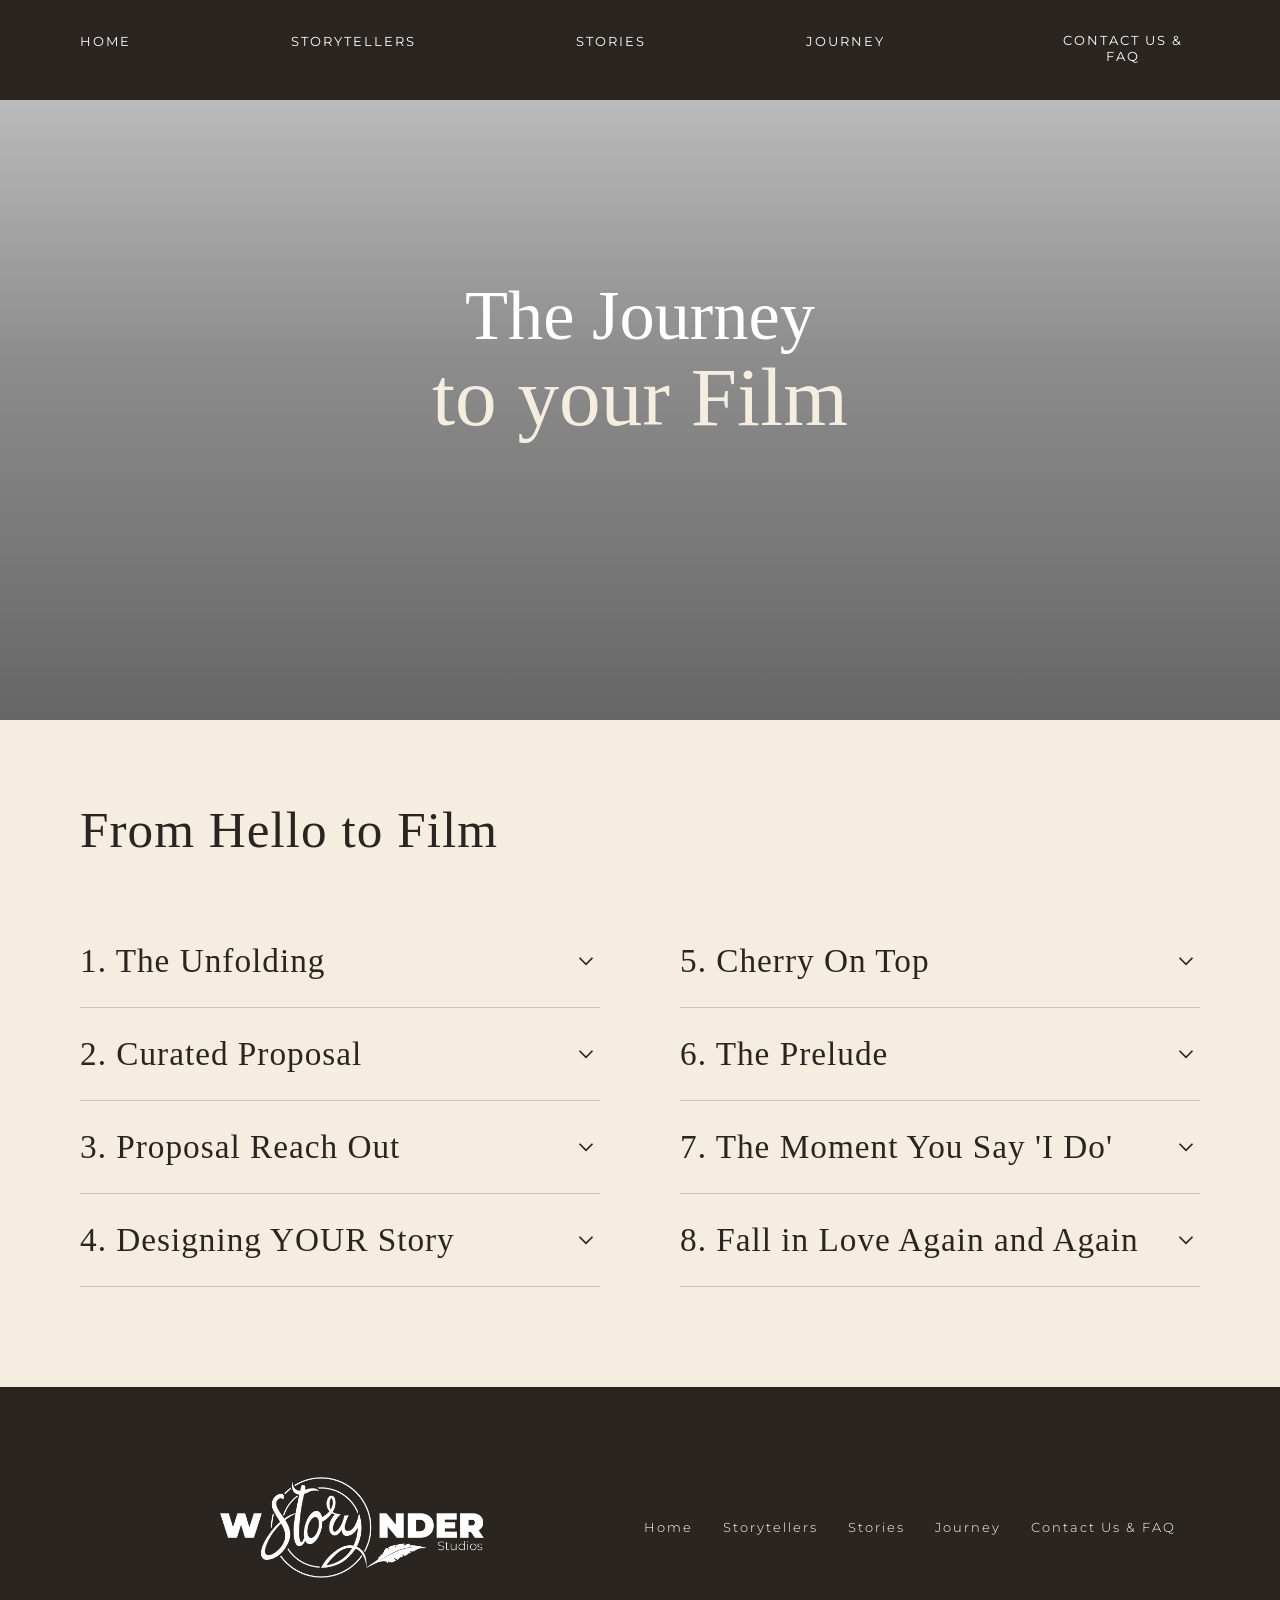
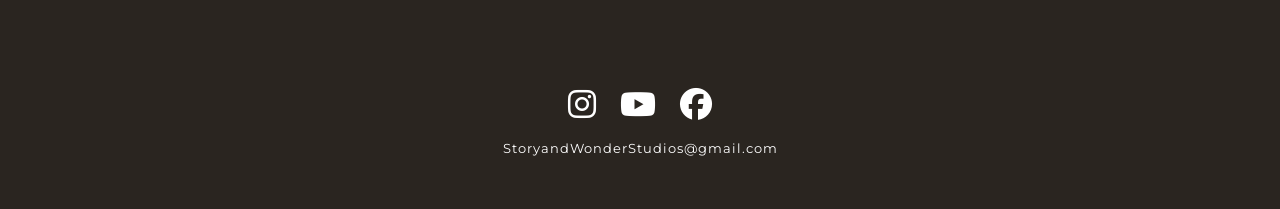
==== commit dffa7812: "feat(journey): refine accordion styling with new color palette and icon updates" ====
--- a/src/pages/JourneyPage.html
+++ b/src/pages/JourneyPage.html
@@ -18,13 +18,13 @@
 
     <!-- NAV -->
     <header>
-        <nav id="homepage-main-nav" class="site-nav site-nav--light" aria-label="Main site navigation">
+        <nav id="homepage-main-nav" class="site-nav site-nav--dark" aria-label="Main site navigation">
             <ul class="site-nav_list">
-                <li><a href="../../index.html"      class="nav-link nav-link--light">HOME</a></li>
-                <li><a href="StorytellersPage.html" class="nav-link nav-link--light">STORYTELLERS</a></li>
-                <li><a href="StoriesPage.html"      class="nav-link nav-link--light">STORIES</a></li>
-                <li><a href="JourneyPage.html"      class="nav-link nav-link--light">JOURNEY</a></li>
-                <li><a href="ContactPage.html"      class="nav-link nav-link--light">CONTACT US &amp; FAQ</a></li>
+                <li><a href="../../index.html"      class="nav-link nav-link--dark">HOME</a></li>
+                <li><a href="StorytellersPage.html" class="nav-link nav-link--dark">STORYTELLERS</a></li>
+                <li><a href="StoriesPage.html"      class="nav-link nav-link--dark">STORIES</a></li>
+                <li><a href="JourneyPage.html"      class="nav-link nav-link--dark">JOURNEY</a></li>
+                <li><a href="ContactPage.html"      class="nav-link nav-link--dark">CONTACT US &amp; FAQ</a></li>
             </ul>
         </nav>
     </header>
@@ -184,24 +184,24 @@
     </main>
 
     <!-- FOOTER -->
-    <footer class="site-footer site-footer--light">
+    <footer class="site-footer site-footer--dark">
         <div>
             <div id="footer-section">
                 <div class="site-footer_top">
-                    <img src="../../assets/images/logo-black.png" class="site-footer_logo" alt="Story and Wonder Studios Logo" />
+                    <img src="../../assets/images/logo-white.png" class="site-footer_logo" alt="Story and Wonder Studios Logo" />
                     <nav aria-label="Footer navigation">
                         <ul class="site-footer_nav-list">
-                            <li><a href="../../index.html"      class="footer-link footer-link--light">Home</a></li>
-                            <li><a href="StorytellersPage.html" class="footer-link footer-link--light">Storytellers</a></li>
-                            <li><a href="StoriesPage.html"      class="footer-link footer-link--light">Stories</a></li>
-                            <li><a href="JourneyPage.html"      class="footer-link footer-link--light">Journey</a></li>
-                            <li><a href="ContactPage.html"      class="footer-link footer-link--light">Contact Us &amp; FAQ</a></li>
+                            <li><a href="../../index.html"      class="footer-link footer-link--dark">Home</a></li>
+                            <li><a href="StorytellersPage.html" class="footer-link footer-link--dark">Storytellers</a></li>
+                            <li><a href="StoriesPage.html"      class="footer-link footer-link--dark">Stories</a></li>
+                            <li><a href="JourneyPage.html"      class="footer-link footer-link--dark">Journey</a></li>
+                            <li><a href="ContactPage.html"      class="footer-link footer-link--dark">Contact Us &amp; FAQ</a></li>
                         </ul>
                     </nav>
                 </div>
             </div>
             <div>
-                <div class="site-footer_socials site-footer_socials--light">
+                <div class="site-footer_socials site-footer_socials--dark">
                     <a href="https://www.instagram.com/storyandwonderstudios/" target="_blank" aria-label="Instagram">
                         <i class="fab fa-instagram fa-2x"></i>
                     </a>
--- a/src/styles/base.css
+++ b/src/styles/base.css
@@ -28,6 +28,7 @@
     --color-olive-light:  #9b8878;   /* greige         */
     --color-olive:        #9b8878;   /* greige         */
     --color-white:        #ffffff;
+    --color-light-grey:   #c8c4bf;
     --color-error:        red;
 
     /* Aliases — old names kept so existing references don't break */
--- a/src/styles/journey-page.css
+++ b/src/styles/journey-page.css
@@ -94,7 +94,7 @@
 
 /* ── ACCORDION ITEM ───────────────────────────────────────────────────────── */
 .journey-accordion-item {
-    border-bottom: 1px solid var(--color-divider);
+    border-bottom: 1px solid var(--color-light-grey);
 }
 
 .journey-accordion-trigger {
@@ -129,9 +129,9 @@
 /* Arrow icon */
 .journey-accordion-icon {
     flex-shrink: 0;
-    width: 20px;
-    height: 20px;
-    color: var(--color-accent-brown);
+    width: 28px;
+    height: 28px;
+    color: var(--color-mid-brown);
     transition: transform var(--transition-mid);
     display: flex;
     align-items: center;
@@ -139,8 +139,8 @@
 }
 
 .journey-accordion-icon svg {
-    width: 18px;
-    height: 18px;
+    width: 26px;
+    height: 26px;
 }
 
 /* Open state */
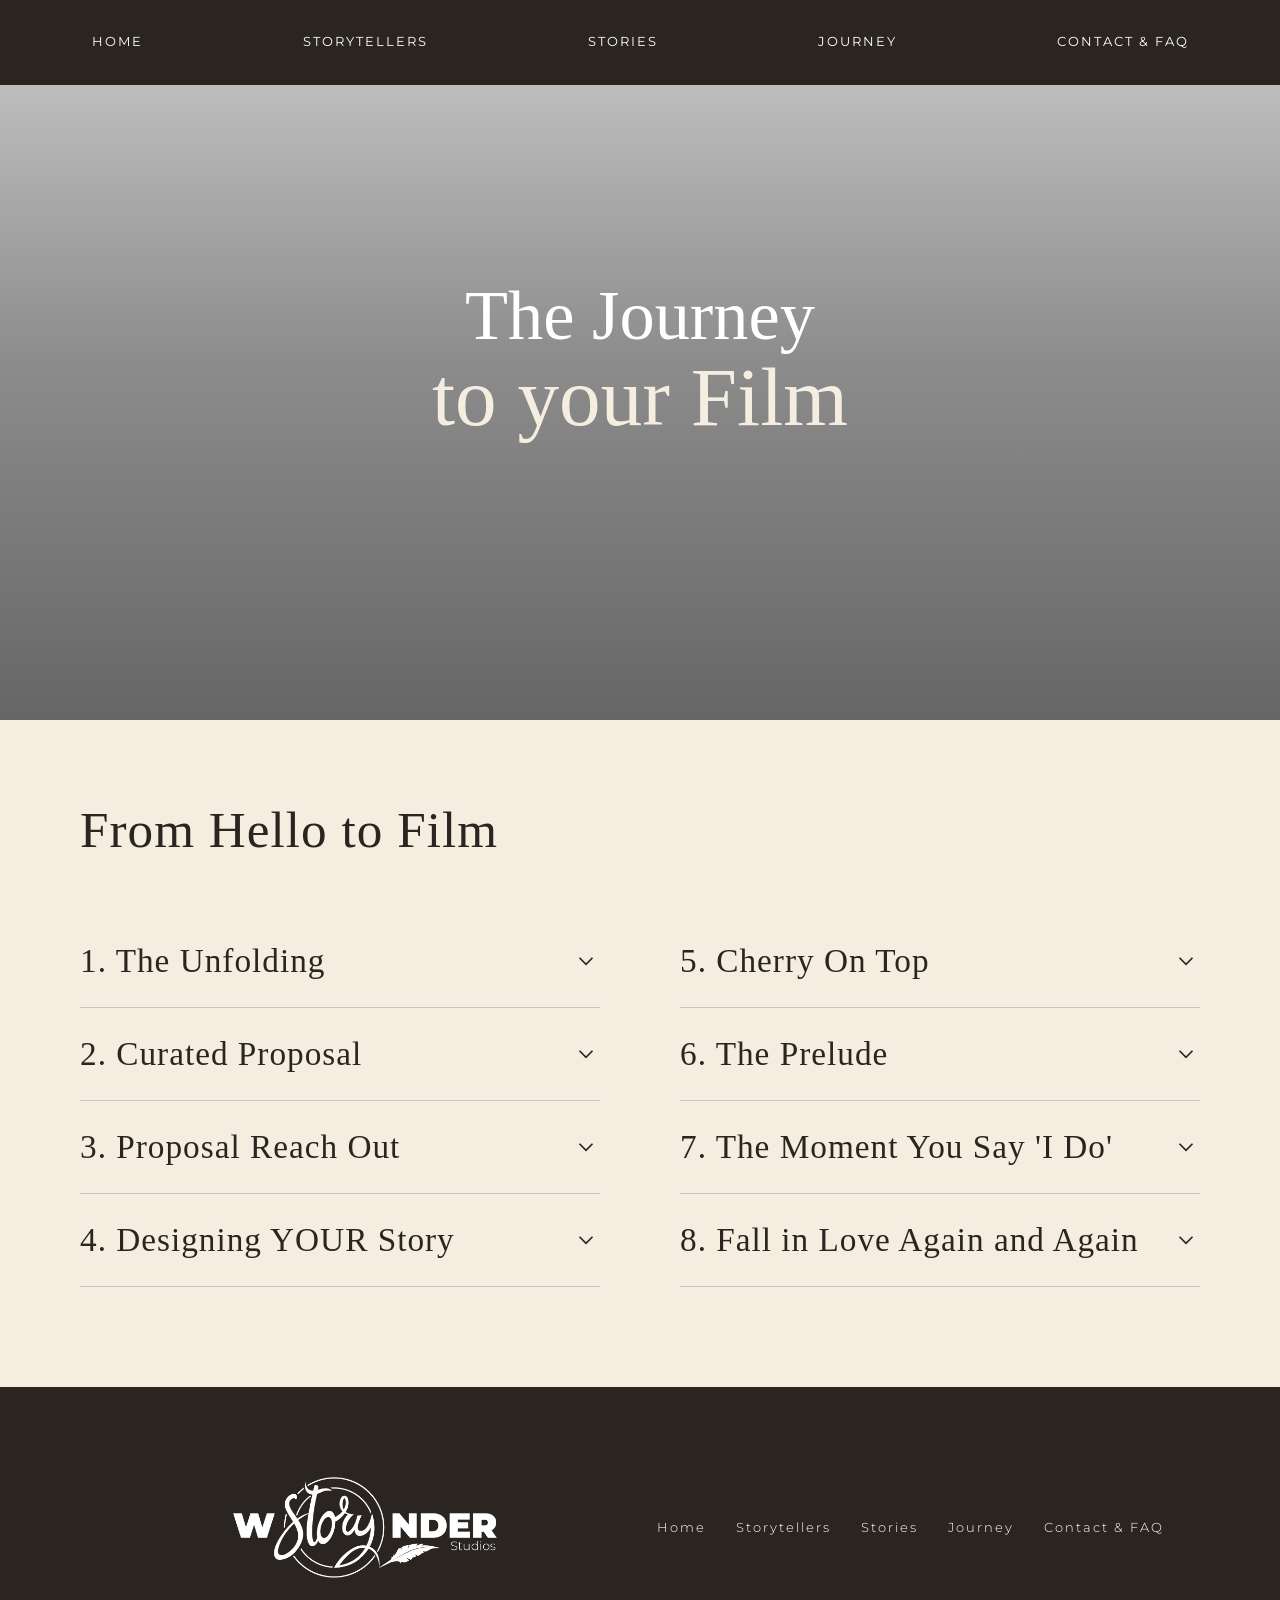
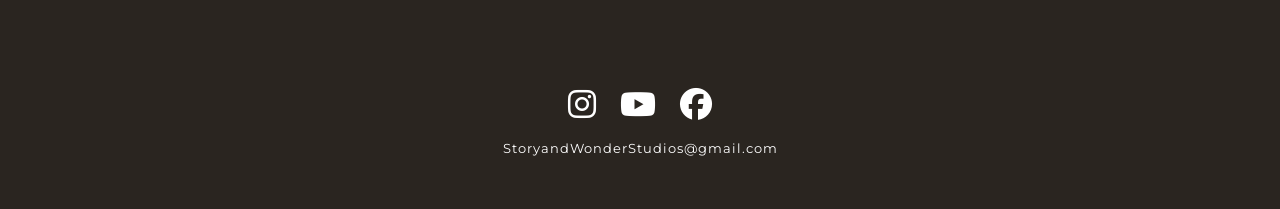
==== commit 1f0fd94f: "fix: improve text readability with dark scrim overlay and cream text, fix btn--olive hover effect, a" ====
--- a/src/pages/JourneyPage.html
+++ b/src/pages/JourneyPage.html
@@ -24,7 +24,7 @@
                 <li><a href="StorytellersPage.html" class="nav-link nav-link--dark">STORYTELLERS</a></li>
                 <li><a href="StoriesPage.html"      class="nav-link nav-link--dark">STORIES</a></li>
                 <li><a href="JourneyPage.html"      class="nav-link nav-link--dark">JOURNEY</a></li>
-                <li><a href="ContactPage.html"      class="nav-link nav-link--dark">CONTACT US &amp; FAQ</a></li>
+                <li><a href="ContactPage.html"      class="nav-link nav-link--dark">CONTACT &amp; FAQ</a></li>
             </ul>
         </nav>
     </header>
@@ -195,7 +195,7 @@
                             <li><a href="StorytellersPage.html" class="footer-link footer-link--dark">Storytellers</a></li>
                             <li><a href="StoriesPage.html"      class="footer-link footer-link--dark">Stories</a></li>
                             <li><a href="JourneyPage.html"      class="footer-link footer-link--dark">Journey</a></li>
-                            <li><a href="ContactPage.html"      class="footer-link footer-link--dark">Contact Us &amp; FAQ</a></li>
+                            <li><a href="ContactPage.html"      class="footer-link footer-link--dark">Contact &amp; FAQ</a></li>
                         </ul>
                     </nav>
                 </div>
--- a/src/styles/components.css
+++ b/src/styles/components.css
@@ -296,9 +296,9 @@
     background-color: var(--color-olive);
     margin-top: 16px;
 }
-.btn--olive::before  { background-color: var(--color-olive-light); }
+.btn--olive::before  { background-color: var(--color-dark-brown); }
 .btn--olive:hover    { color: var(--color-cream); }
-.btn--olive:active   { color: var(--color-mid-brown); }
+.btn--olive:active   { color: var(--color-cream); }
 
 /* ACCORDION */
 .accordion-item {
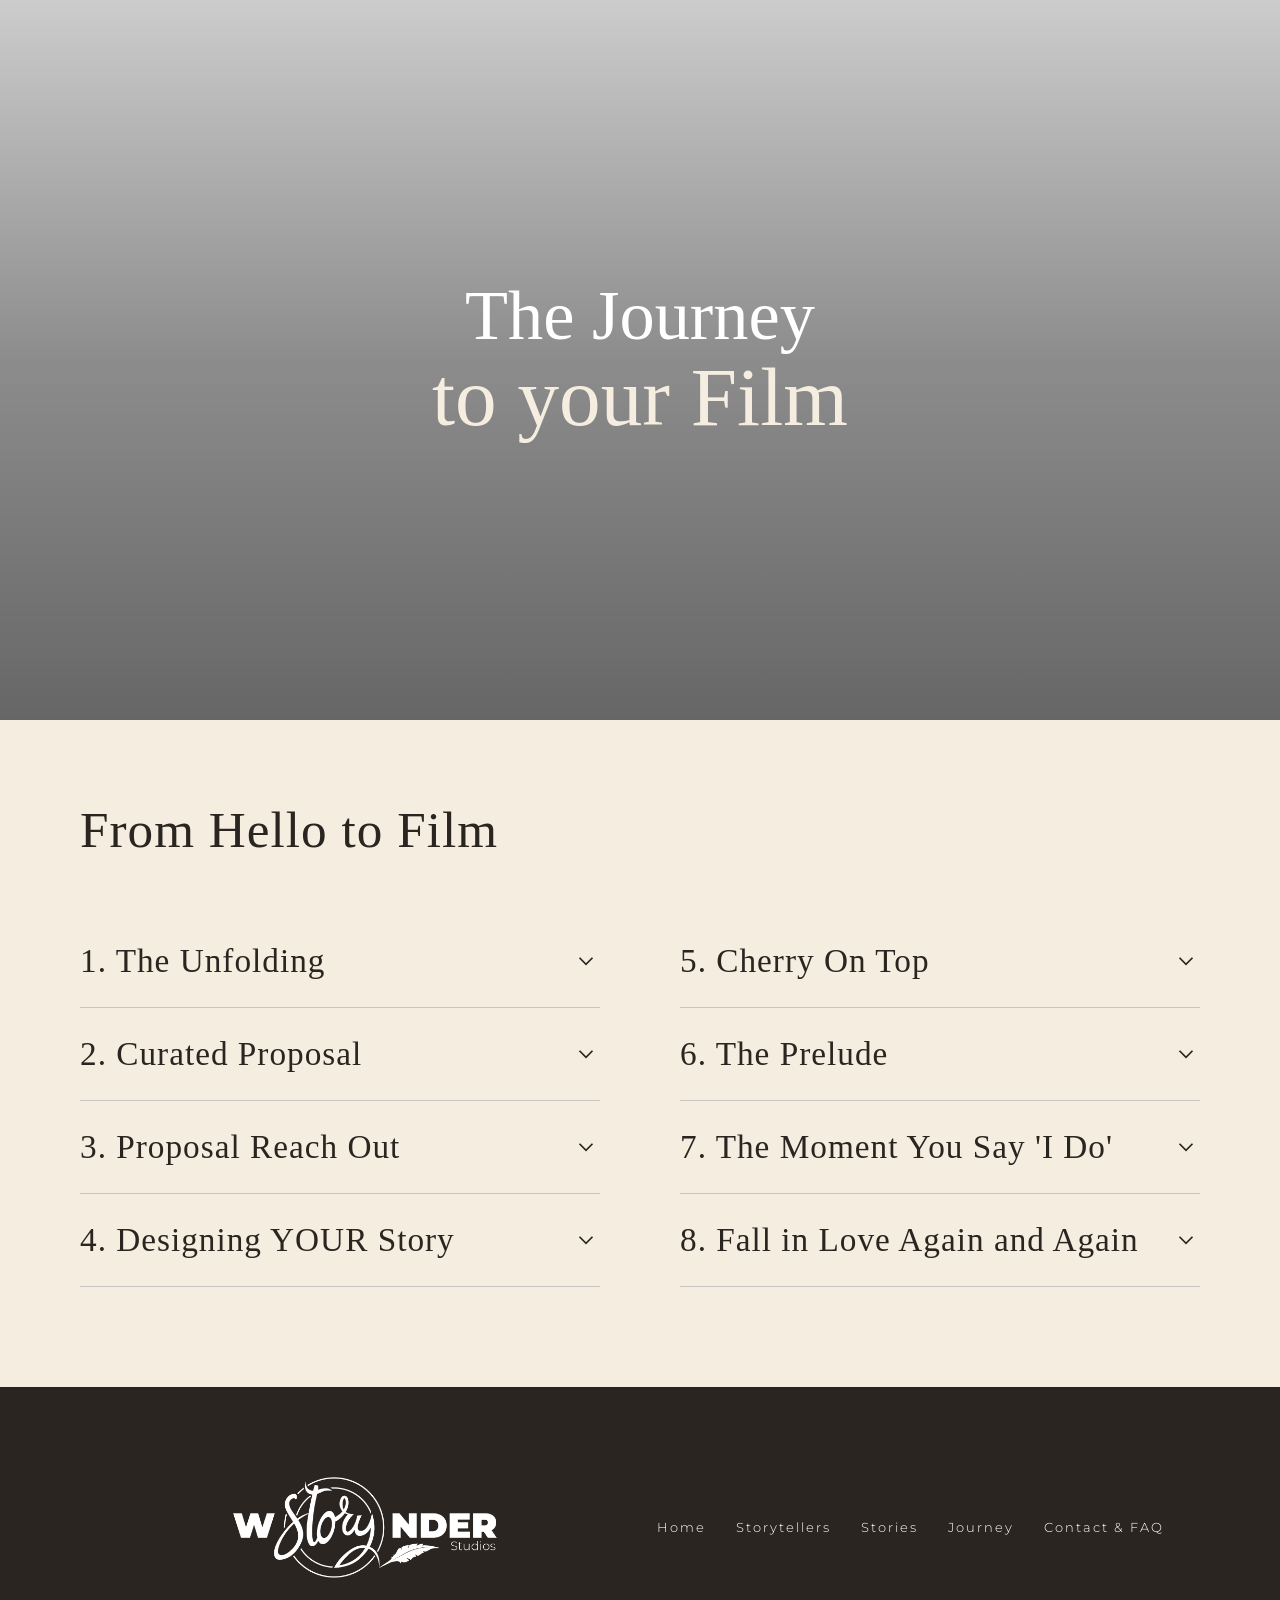
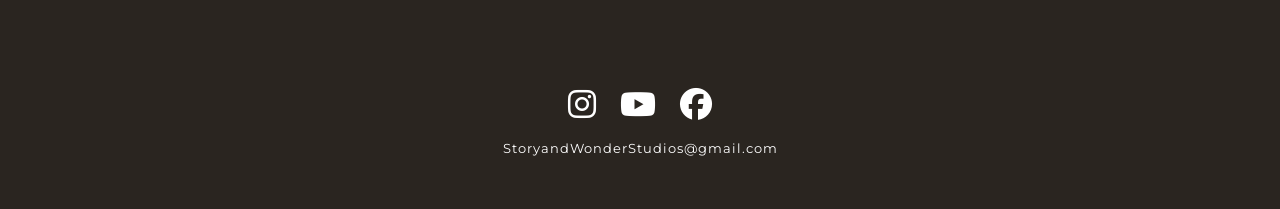
==== commit bc8a2efb: "feat(nav): add hide-on-scroll-down/show-on-scroll-up behavior across all pages" ====
--- a/src/pages/JourneyPage.html
+++ b/src/pages/JourneyPage.html
@@ -217,6 +217,7 @@
         </div>
     </footer>
 
+    <script src="../scripts/nav.js"></script>
     <script src="../scripts/JourneyPage.js"></script>
 </body>
 </html>
--- a/src/styles/components.css
+++ b/src/styles/components.css
@@ -8,13 +8,13 @@
     top: 0;
     left: 0;
     z-index: 999;
+    transition: transform 0.35s ease, opacity 0.35s ease;
 }
 
 .site-nav.nav-hidden {
+    transform: translateY(-100%);
     opacity: 0;
     pointer-events: none;
-    transform: translateY(-20px);
-    transition: opacity 0.35s ease, transform 0.35s ease;
 }
 
 /* Dark variant */
@@ -25,7 +25,6 @@
 /* Light variant - inner pages */
 .site-nav--light {
     background-color: var(--color-cream);
-    position: static;
 }
 
 .site-nav_list {
@@ -424,4 +423,47 @@
         left: 10px;
         right: 10px;
     }
+}
+
+/* BACK TO TOP */
+#back-to-top {
+    position: fixed;
+    right: 0;
+    top: 50%;
+    transform: translateY(-50%) translateX(100%);
+    z-index: 900;
+    display: flex;
+    flex-direction: column;
+    align-items: center;
+    gap: 10px;
+    padding: 18px 10px;
+    background: none;
+    border: none;
+    cursor: pointer;
+    opacity: 0;
+    transition: opacity 0.4s ease, transform 0.4s ease;
+    pointer-events: none;
+}
+
+#back-to-top.is-visible {
+    opacity: 1;
+    transform: translateY(-50%) translateX(0);
+    pointer-events: auto;
+}
+
+.back-to-top__arrow {
+    font-size: 18px;
+    color: var(--color-warm-tan);
+    line-height: 1;
+}
+
+.back-to-top__label {
+    font-family: var(--font-body);
+    font-size: 9px;
+    font-weight: 700;
+    letter-spacing: 2px;
+    color: var(--color-warm-tan);
+    writing-mode: vertical-rl;
+    text-orientation: mixed;
+    transform: rotate(180deg);
 }
